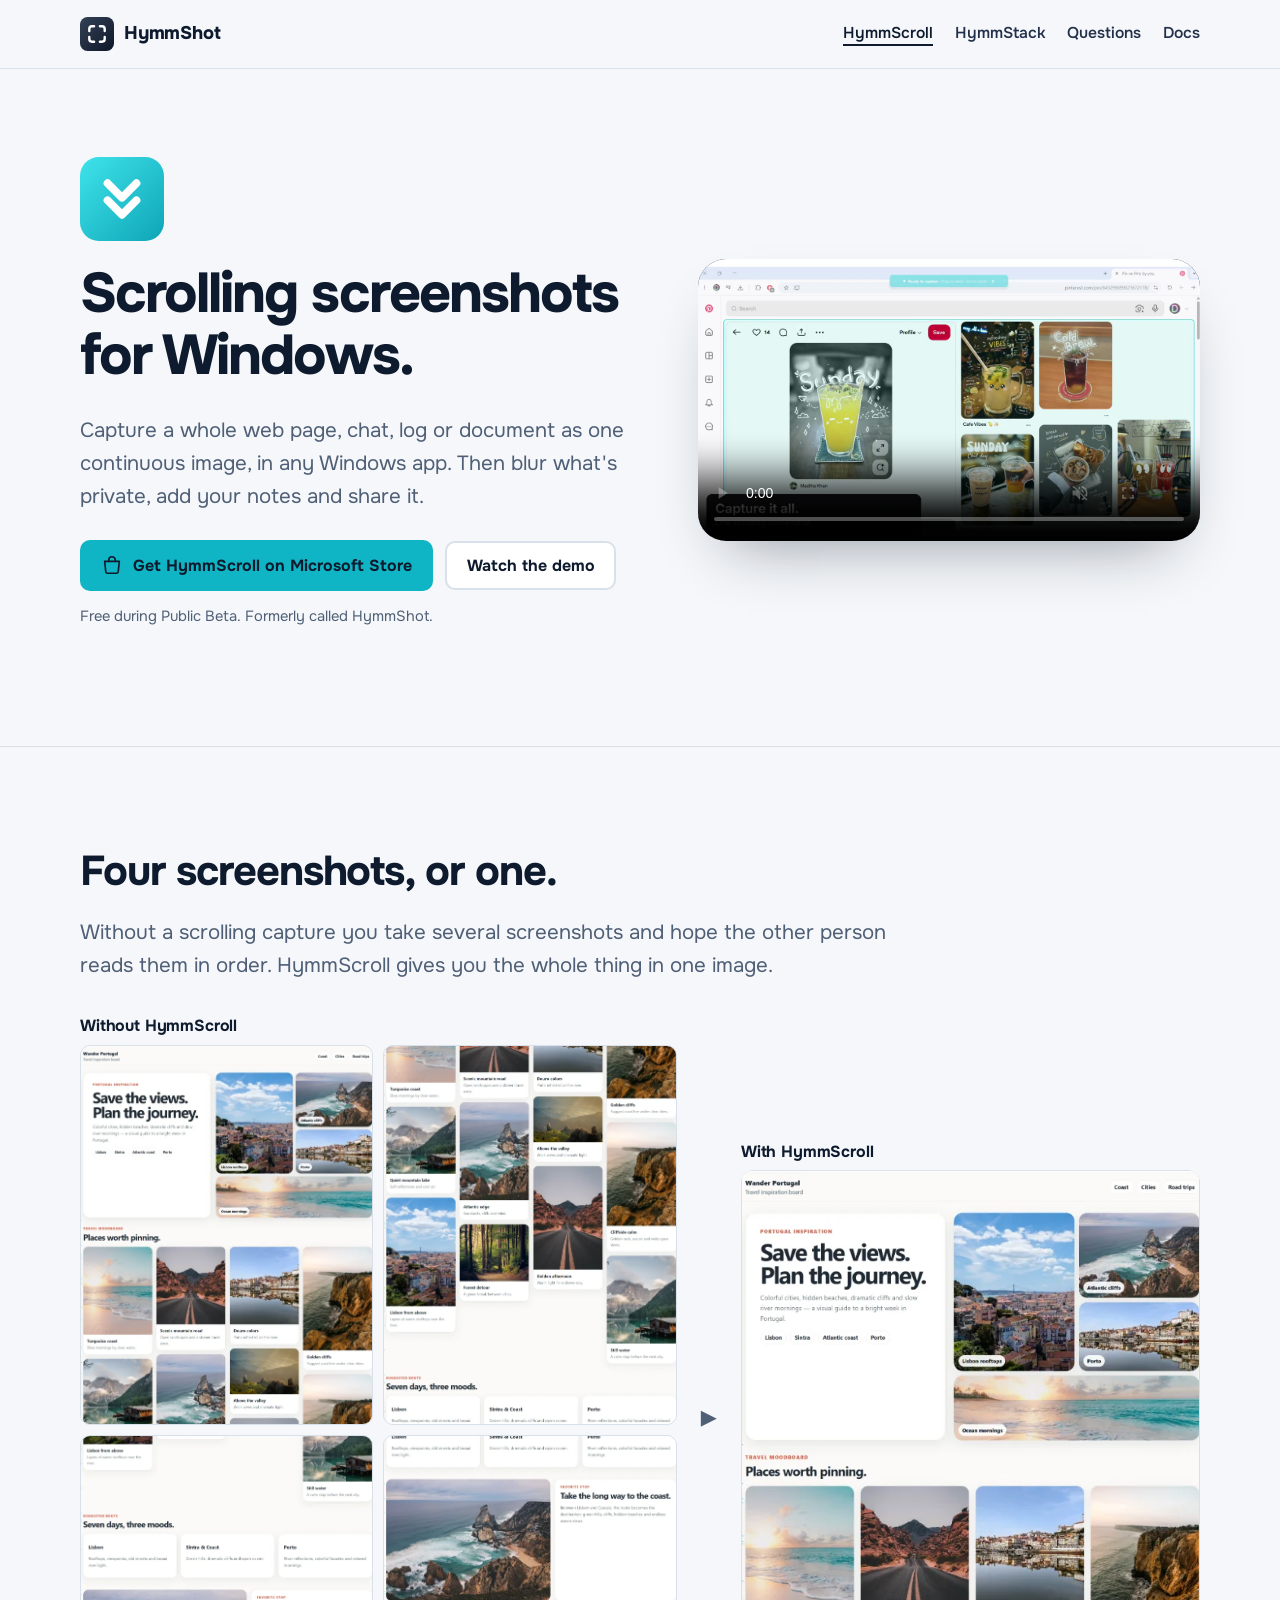
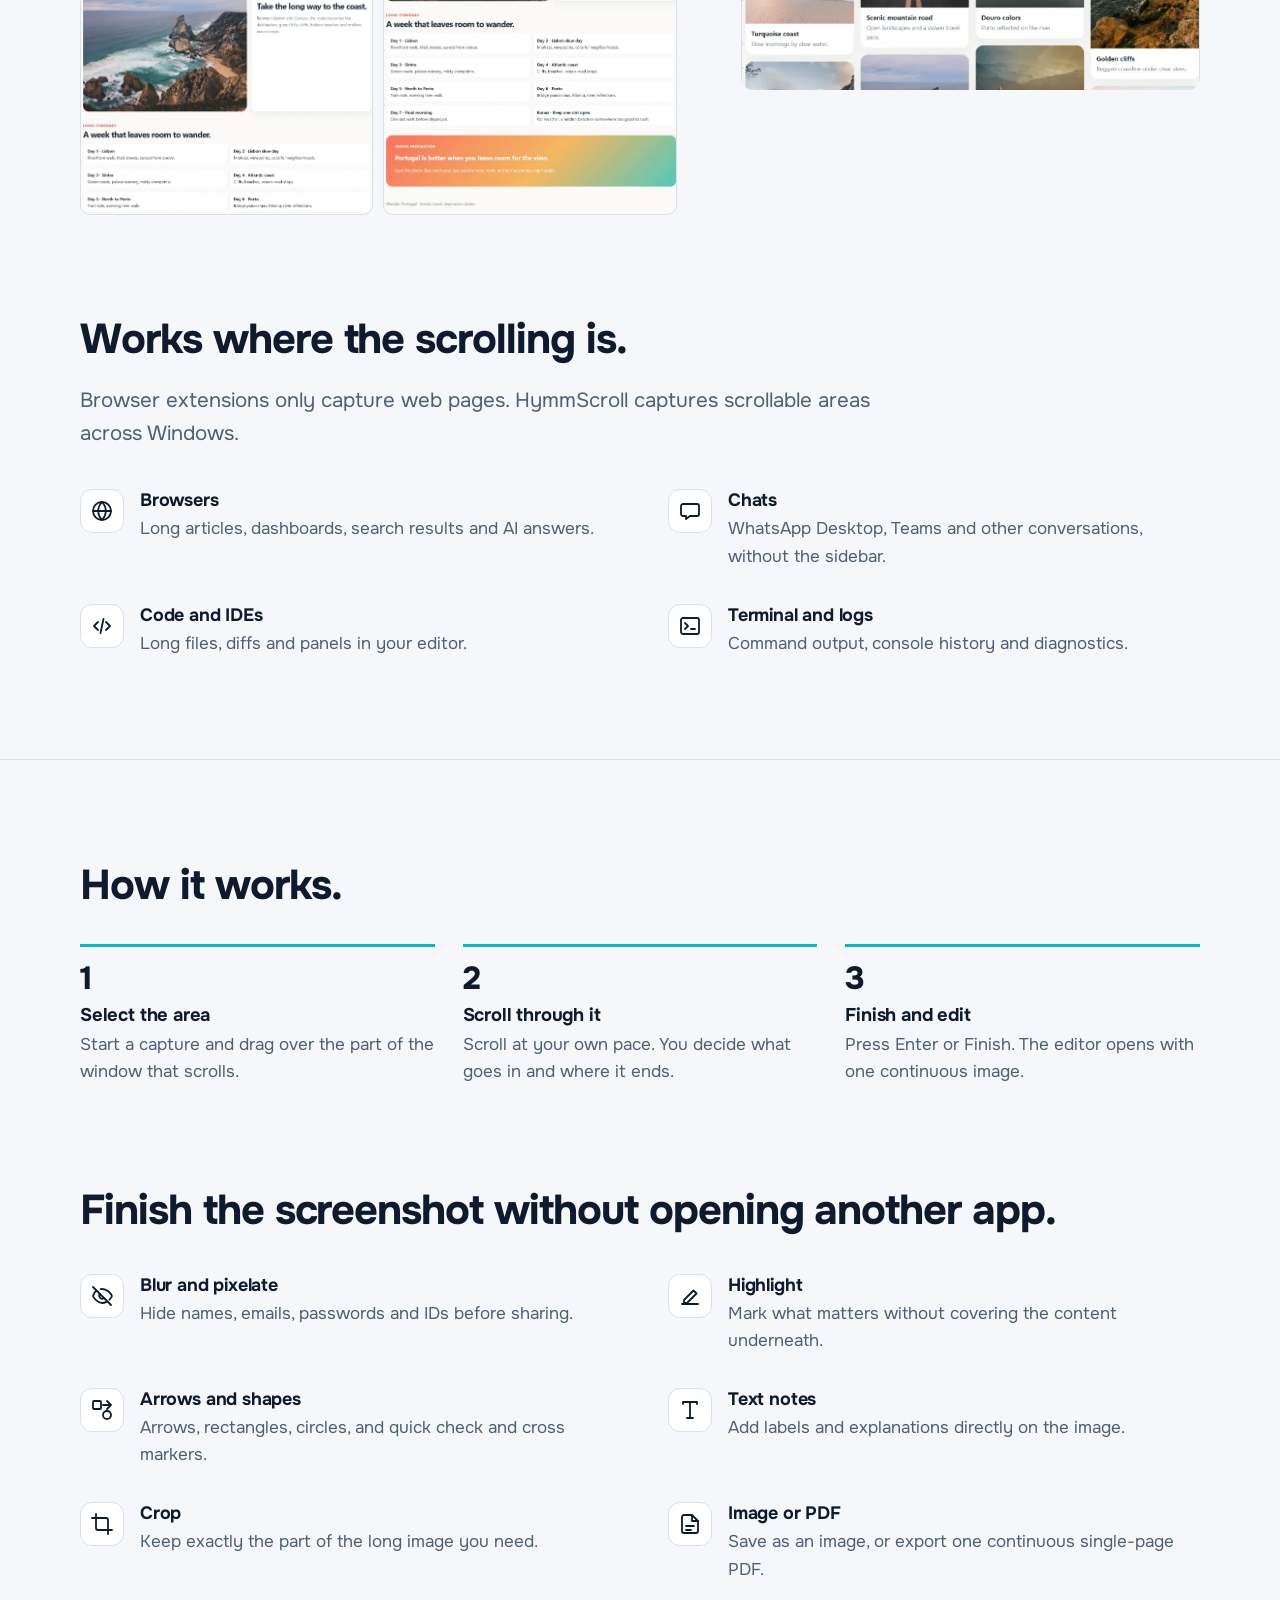
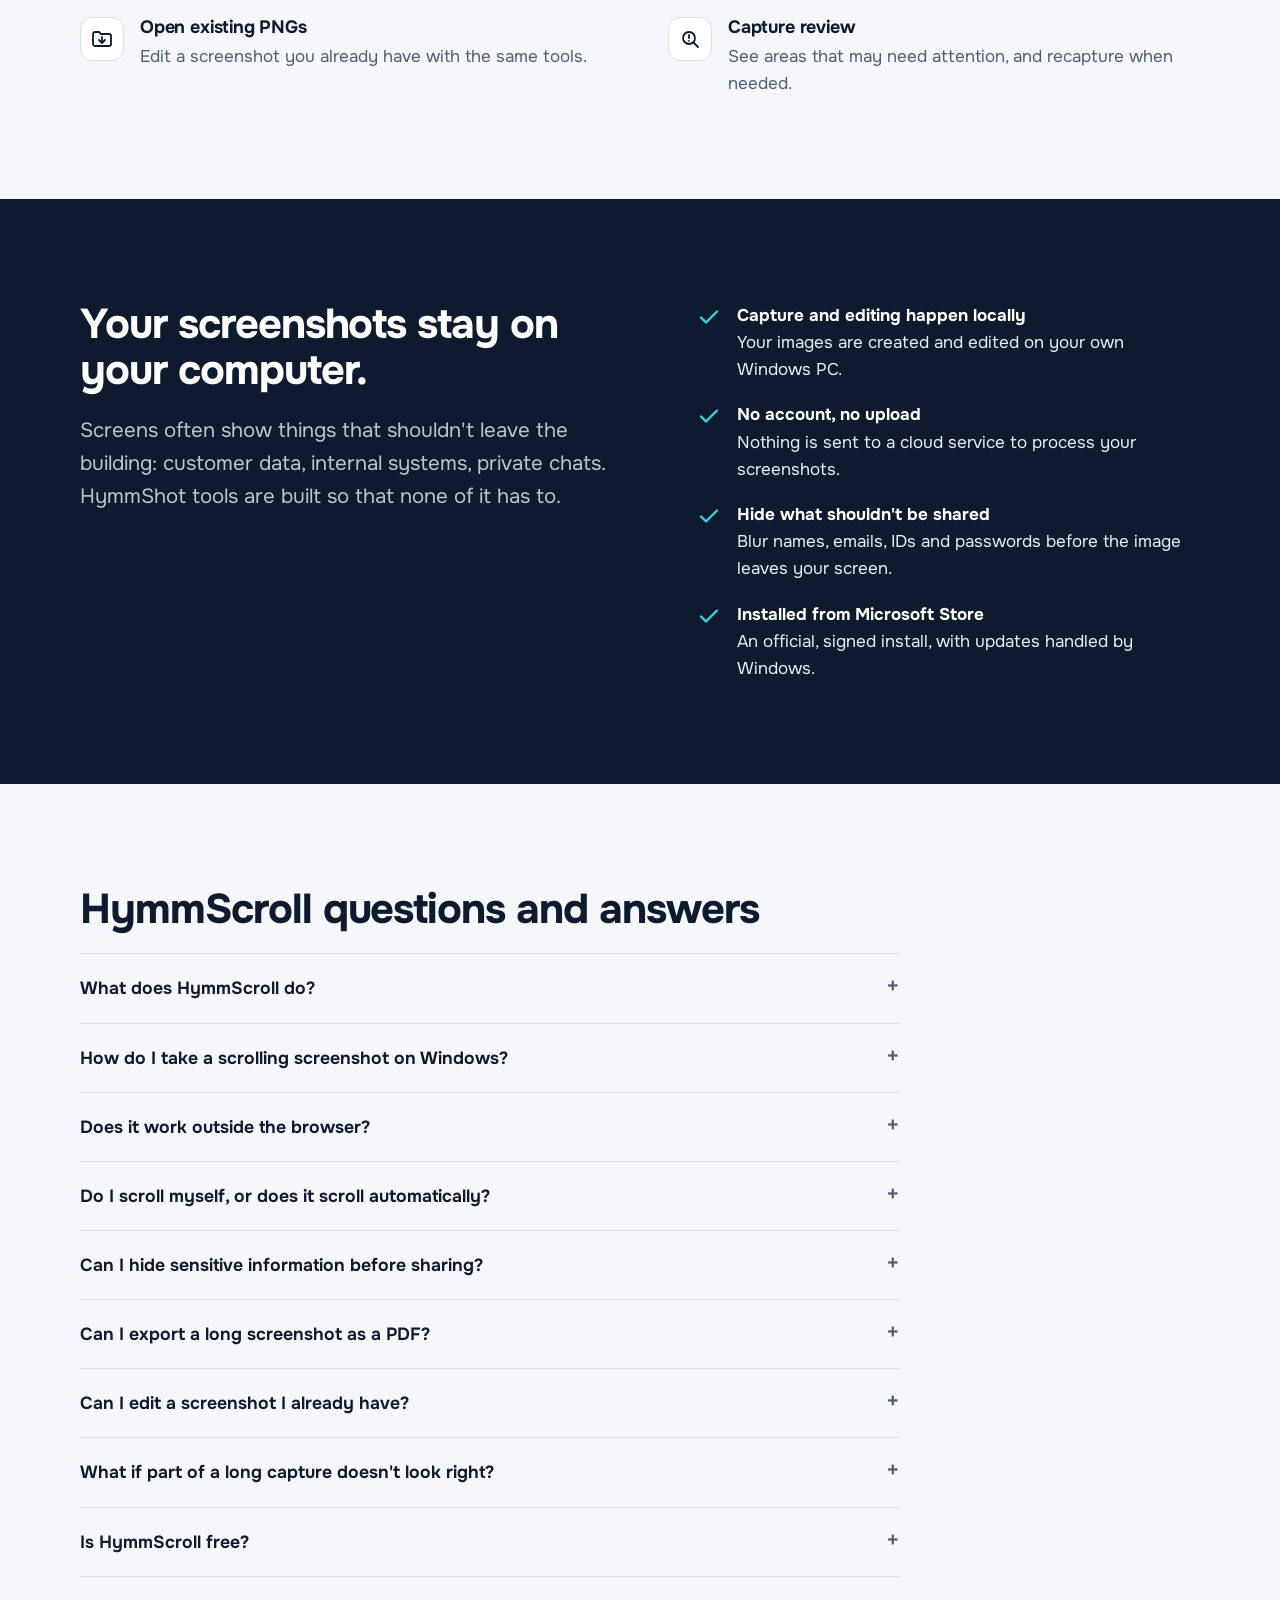
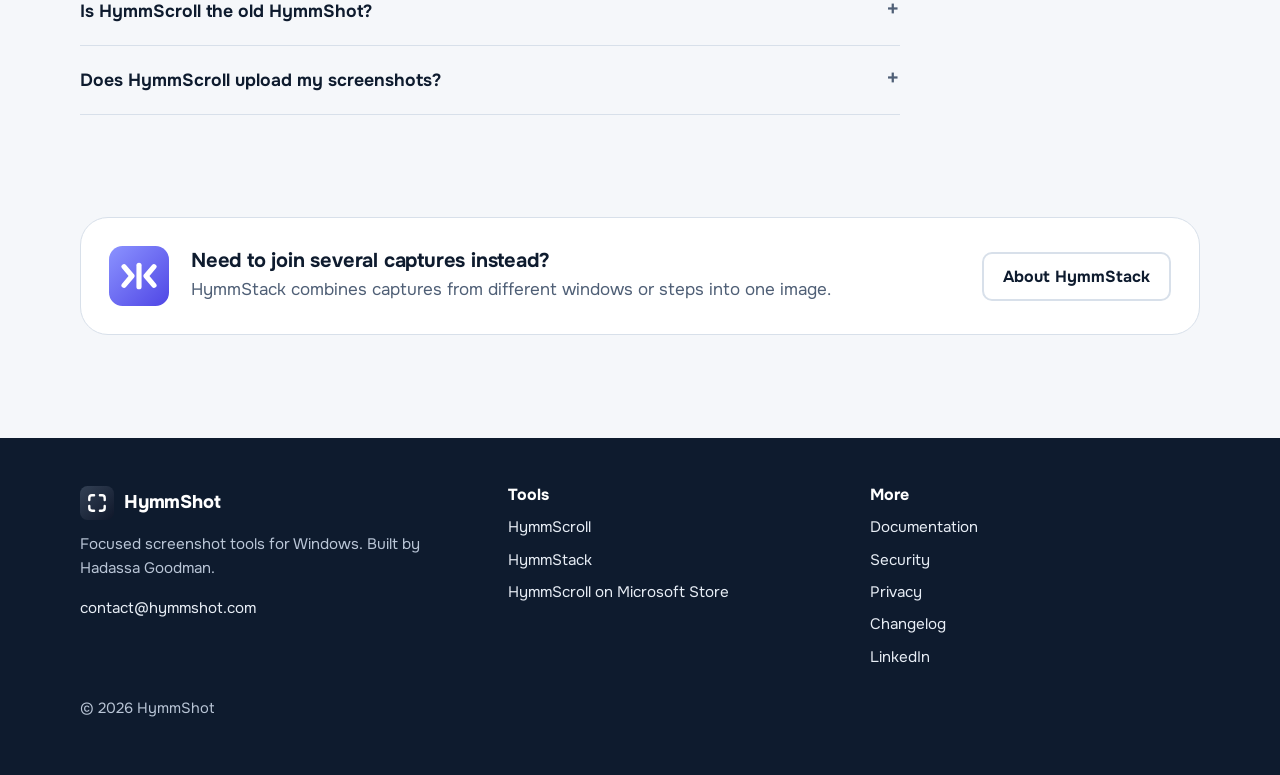
==== hymmscroll/index.html @ 2575e3db "Add files via upload" ====
<!doctype html>
<html lang="en">
<head>
<meta charset="utf-8">
<meta name="viewport" content="width=device-width, initial-scale=1">
<title>HymmScroll: scrolling screenshots for Windows | Capture a whole page as one image</title>
<meta name="description" content="Take scrolling screenshots on Windows in any app: web pages, chats, code, logs and documents. Blur private details, add notes and export as one image or PDF. Works offline.">
<meta name="robots" content="index, follow, max-image-preview:large">
<meta name="theme-color" content="#0e1b2e">
<link rel="canonical" href="https://hymmshot.com/hymmscroll/">
<meta property="og:type" content="website">
<meta property="og:site_name" content="HymmShot">
<meta property="og:url" content="https://hymmshot.com/hymmscroll/">
<meta property="og:title" content="HymmScroll: scrolling screenshots for Windows | Capture a whole page as one image">
<meta property="og:description" content="Take scrolling screenshots on Windows in any app: web pages, chats, code, logs and documents. Blur private details, add notes and export as one image or PDF. Works offline.">
<meta property="og:image" content="https://hymmshot.com/assets/og-hymmscroll.png">
<meta property="og:image:width" content="1200">
<meta property="og:image:height" content="630">
<meta name="twitter:card" content="summary_large_image">
<meta name="twitter:title" content="HymmScroll: scrolling screenshots for Windows | Capture a whole page as one image">
<meta name="twitter:description" content="Take scrolling screenshots on Windows in any app: web pages, chats, code, logs and documents. Blur private details, add notes and export as one image or PDF. Works offline.">
<meta name="twitter:image" content="https://hymmshot.com/assets/og-hymmscroll.png">
<link rel="icon" href="../assets/favicon-scroll.png" type="image/png">
<link rel="manifest" href="../manifest.webmanifest">
<link rel="preconnect" href="https://fonts.googleapis.com">
<link rel="preconnect" href="https://fonts.gstatic.com" crossorigin>
<link href="https://fonts.googleapis.com/css2?family=Onest:wght@400;500;600;700;800&display=swap" rel="stylesheet">
<link rel="stylesheet" href="../assets/site.css">
<script defer src="../assets/analytics.js"></script>
<script type="application/ld+json">
{
 "@context": "https://schema.org",
 "@type": "SoftwareApplication",
 "name": "HymmScroll",
 "alternateName": "HymmShot",
 "operatingSystem": "Windows",
 "applicationCategory": "UtilitiesApplication",
 "description": "Scrolling screenshot tool for Windows with a built-in editor for blur, highlights, annotations and PDF export.",
 "url": "https://hymmshot.com/hymmscroll/",
 "downloadUrl": "https://apps.microsoft.com/detail/9n6580jqmpw8",
 "offers": {
  "@type": "Offer",
  "price": "0",
  "priceCurrency": "USD"
 },
 "publisher": {
  "@type": "Organization",
  "name": "HymmShot"
 }
}
</script>
<script type="application/ld+json">
{
 "@context": "https://schema.org",
 "@type": "FAQPage",
 "mainEntity": [
  {
   "@type": "Question",
   "name": "What does HymmScroll do?",
   "acceptedAnswer": {
    "@type": "Answer",
    "text": "HymmScroll captures content that is longer than your screen as one continuous screenshot. You select an area, scroll through it, and HymmScroll joins everything into a single image that you can edit, protect and export."
   }
  },
  {
   "@type": "Question",
   "name": "How do I take a scrolling screenshot on Windows?",
   "acceptedAnswer": {
    "@type": "Answer",
    "text": "Windows' built-in Snipping Tool only captures what's visible on screen. With HymmScroll: start a capture, drag to select the scrollable area, scroll through the content at your own pace, and press Enter or Finish. You get one long image."
   }
  },
  {
   "@type": "Question",
   "name": "Does it work outside the browser?",
   "acceptedAnswer": {
    "@type": "Answer",
    "text": "Yes. HymmScroll works like a regular screenshot: if you can see it on screen, you can capture it. That includes websites, chat apps like WhatsApp Desktop and Teams, IDEs, Terminal and CMD, logs, documents and any other Windows app."
   }
  },
  {
   "@type": "Question",
   "name": "Do I scroll myself, or does it scroll automatically?",
   "acceptedAnswer": {
    "@type": "Answer",
    "text": "You scroll yourself. That keeps you in control: you decide exactly what goes into the capture and where it ends, and it works even in apps where automatic scrolling tends to fail."
   }
  },
  {
   "@type": "Question",
   "name": "Can I hide sensitive information before sharing?",
   "acceptedAnswer": {
    "@type": "Answer",
    "text": "Yes. Use pixelation or blur on names, email addresses, passwords, IDs and any other private details before you save or share the image."
   }
  },
  {
   "@type": "Question",
   "name": "Can I export a long screenshot as a PDF?",
   "acceptedAnswer": {
    "@type": "Answer",
    "text": "Yes. HymmScroll can export the result as one continuous, single-page PDF, or save it as an image."
   }
  },
  {
   "@type": "Question",
   "name": "Can I edit a screenshot I already have?",
   "acceptedAnswer": {
    "@type": "Answer",
    "text": "Yes. Open an existing PNG in HymmScroll and use the same editor: crop, blur, highlight, draw, add arrows, shapes and text, then export."
   }
  },
  {
   "@type": "Question",
   "name": "What if part of a long capture doesn't look right?",
   "acceptedAnswer": {
    "@type": "Answer",
    "text": "HymmScroll can point out areas that may need attention. Move between them with Previous and Next, hide the markers when you're done, or choose Recapture."
   }
  },
  {
   "@type": "Question",
   "name": "Is HymmScroll free?",
   "acceptedAnswer": {
    "@type": "Answer",
    "text": "Yes, HymmScroll is free during its Public Beta. Any future pricing change will be announced clearly in advance."
   }
  },
  {
   "@type": "Question",
   "name": "Is HymmScroll the old HymmShot?",
   "acceptedAnswer": {
    "@type": "Answer",
    "text": "Yes. It's the same app, renamed when HymmShot became the name of the whole family of tools."
   }
  },
  {
   "@type": "Question",
   "name": "Does HymmScroll upload my screenshots?",
   "acceptedAnswer": {
    "@type": "Answer",
    "text": "No. Capturing and editing happen locally on your Windows PC."
   }
  }
 ]
}
</script>
</head>
<body>
<a class="skip" href="#main">Skip to content</a>
<header class="site-head"><div class="wrap">
<a class="brand" href="../index.html"><svg viewBox="0 0 512 512" aria-hidden="true"><defs><linearGradient id="gsh" x1="0" y1="0" x2="1" y2="1"><stop offset="0" stop-color="#334155"/><stop offset="1" stop-color="#0F172A"/></linearGradient></defs><rect width="512" height="512" rx="115" fill="url(#gsh)"/><g fill="none" stroke="#fff" stroke-width="36" stroke-linecap="round" stroke-linejoin="round"><path d="M140 212v-32a40 40 0 0 1 40-40h32"/><path d="M300 140h32a40 40 0 0 1 40 40v32"/><path d="M372 300v32a40 40 0 0 1-40 40h-32"/><path d="M212 372h-32a40 40 0 0 1-40-40v-32"/></g></svg><span>HymmShot</span></a>
<nav class="nav" aria-label="Main"><a href="../hymmscroll/index.html" aria-current="page">HymmScroll</a><a href="../hymmstack/index.html">HymmStack</a><a href="#faq">Questions</a><a href="../docs.html">Docs</a></nav>
</div></header>
<main id="main">
<section class="hero"><div class="wrap hero-grid">
<div><div style="width:84px;height:84px;margin-bottom:22px"><svg viewBox="0 0 512 512" aria-hidden="true"><defs><linearGradient id="gchero" x1="0" y1="0" x2="1" y2="1"><stop offset="0" stop-color="#3FE3EA"/><stop offset="1" stop-color="#0EA5B7"/></linearGradient></defs><rect width="512" height="512" rx="115" fill="url(#gchero)"/><g fill="none" stroke="#fff" stroke-width="48" stroke-linecap="round" stroke-linejoin="round"><path d="M168 160L256 248L344 160"/><path d="M168 264L256 352L344 264"/></g></svg></div>
<h1>Scrolling screenshots for Windows.</h1>
<p class="lede">Capture a whole web page, chat, log or document as one continuous image, in any Windows app. Then blur what's private, add your notes and share it.</p>
<div class="actions"><a class="btn btn-scroll" data-download-cta="scroll-hero" href="https://apps.microsoft.com/detail/9n6580jqmpw8" target="_blank" rel="noopener"><svg viewBox="0 0 24 24" fill="none" stroke="currentColor" stroke-width="1.8" stroke-linecap="round" stroke-linejoin="round" aria-hidden="true"><path d="M4 8h16l-1.2 11.2a2 2 0 0 1-2 1.8H7.2a2 2 0 0 1-2-1.8z"/><path d="M8.5 8V6.5a3.5 3.5 0 0 1 7 0V8"/></svg>Get HymmScroll on Microsoft Store</a><a class="btn btn-ghost" href="#demo">Watch the demo</a></div>
<p class="small muted" style="margin-top:14px">Free during Public Beta. Formerly called HymmShot.</p></div>
<div class="media" id="demo"><video controls muted loop playsinline preload="metadata" poster="../assets/demo-poster.jpg" aria-label="HymmScroll capturing a long Windows window and editing the result"><source src="../PanoramiX.mp4" type="video/mp4"></video></div>
</div></section>
<hr class="divider">
<section><div class="wrap">
<h2>Four screenshots, or one.</h2>
<p class="lede">Without a scrolling capture you take several screenshots and hope the other person reads them in order. HymmScroll gives you the whole thing in one image.</p>
<div class="compare">
<div><h3>Without HymmScroll</h3><div class="shots"><img src="../assets/before-after/travel-before-1.webp" alt="First partial screenshot of a long page" loading="lazy"><img src="../assets/before-after/travel-before-2.webp" alt="Second partial screenshot" loading="lazy"><img src="../assets/before-after/travel-before-3.webp" alt="Third partial screenshot" loading="lazy"><img src="../assets/before-after/travel-before-4.webp" alt="Fourth partial screenshot" loading="lazy"></div></div>
<div class="arrow" aria-hidden="true">▸</div>
<div><h3>With HymmScroll</h3><div class="long"><img src="../assets/before-after/travel-after.webp" alt="The same page captured as one continuous image" loading="lazy"></div></div>
</div></div></section>
<section style="padding-top:0"><div class="wrap">
<h2>Works where the scrolling is.</h2>
<p class="lede">Browser extensions only capture web pages. HymmScroll captures scrollable areas across Windows.</p>
<div class="features">
<div class="feature"><div class="fi"><svg viewBox="0 0 24 24" fill="none" stroke="currentColor" stroke-width="1.8" stroke-linecap="round" stroke-linejoin="round" aria-hidden="true"><circle cx="12" cy="12" r="9"/><path d="M3 12h18M12 3c2.5 2.7 3.8 5.7 3.8 9s-1.3 6.3-3.8 9c-2.5-2.7-3.8-5.7-3.8-9S9.5 5.7 12 3z"/></svg></div><div><h3>Browsers</h3><p>Long articles, dashboards, search results and AI answers.</p></div></div>
<div class="feature"><div class="fi"><svg viewBox="0 0 24 24" fill="none" stroke="currentColor" stroke-width="1.8" stroke-linecap="round" stroke-linejoin="round" aria-hidden="true"><path d="M5 5h14a2 2 0 0 1 2 2v8a2 2 0 0 1-2 2h-7l-4 3v-3H5a2 2 0 0 1-2-2V7a2 2 0 0 1 2-2z"/></svg></div><div><h3>Chats</h3><p>WhatsApp Desktop, Teams and other conversations, without the sidebar.</p></div></div>
<div class="feature"><div class="fi"><svg viewBox="0 0 24 24" fill="none" stroke="currentColor" stroke-width="1.8" stroke-linecap="round" stroke-linejoin="round" aria-hidden="true"><path d="M8 8l-4 4 4 4M16 8l4 4-4 4M13.5 5l-3 14"/></svg></div><div><h3>Code and IDEs</h3><p>Long files, diffs and panels in your editor.</p></div></div>
<div class="feature"><div class="fi"><svg viewBox="0 0 24 24" fill="none" stroke="currentColor" stroke-width="1.8" stroke-linecap="round" stroke-linejoin="round" aria-hidden="true"><rect x="3" y="4" width="18" height="16" rx="2"/><path d="M7 9l3 3-3 3M13 15h4"/></svg></div><div><h3>Terminal and logs</h3><p>Command output, console history and diagnostics.</p></div></div>
</div></div></section>
<hr class="divider">
<section><div class="wrap">
<h2>How it works.</h2>
<ol class="steps scroll">
<li><h3>Select the area</h3><p>Start a capture and drag over the part of the window that scrolls.</p></li>
<li><h3>Scroll through it</h3><p>Scroll at your own pace. You decide what goes in and where it ends.</p></li>
<li><h3>Finish and edit</h3><p>Press Enter or Finish. The editor opens with one continuous image.</p></li>
</ol></div></section>
<section style="padding-top:0"><div class="wrap">
<h2>Finish the screenshot without opening another app.</h2>
<div class="features">
<div class="feature"><div class="fi"><svg viewBox="0 0 24 24" fill="none" stroke="currentColor" stroke-width="1.8" stroke-linecap="round" stroke-linejoin="round" aria-hidden="true"><path d="M3 3l18 18M10.6 5.1A10 10 0 0 1 12 5c5 0 9 4.5 10 7-.4 1-1.3 2.4-2.6 3.7M6.6 6.6C4.6 8 3.4 10 3 12c1 2.5 5 7 9 7 1.6 0 3.1-.4 4.4-1.1"/><path d="M9.9 9.9a3 3 0 0 0 4.2 4.2"/></svg></div><div><h3>Blur and pixelate</h3><p>Hide names, emails, passwords and IDs before sharing.</p></div></div>
<div class="feature"><div class="fi"><svg viewBox="0 0 24 24" fill="none" stroke="currentColor" stroke-width="1.8" stroke-linecap="round" stroke-linejoin="round" aria-hidden="true"><path d="M4 20h16M6 16l9.5-9.5 3 3L9 19H6z"/></svg></div><div><h3>Highlight</h3><p>Mark what matters without covering the content underneath.</p></div></div>
<div class="feature"><div class="fi"><svg viewBox="0 0 24 24" fill="none" stroke="currentColor" stroke-width="1.8" stroke-linecap="round" stroke-linejoin="round" aria-hidden="true"><rect x="3" y="3" width="8" height="8" rx="1"/><circle cx="17" cy="17" r="4"/><path d="M13 7h8M17 3l4 4-4 4"/></svg></div><div><h3>Arrows and shapes</h3><p>Arrows, rectangles, circles, and quick check and cross markers.</p></div></div>
<div class="feature"><div class="fi"><svg viewBox="0 0 24 24" fill="none" stroke="currentColor" stroke-width="1.8" stroke-linecap="round" stroke-linejoin="round" aria-hidden="true"><path d="M5 6V4h14v2M12 4v16M9 20h6"/></svg></div><div><h3>Text notes</h3><p>Add labels and explanations directly on the image.</p></div></div>
<div class="feature"><div class="fi"><svg viewBox="0 0 24 24" fill="none" stroke="currentColor" stroke-width="1.8" stroke-linecap="round" stroke-linejoin="round" aria-hidden="true"><path d="M6 2v14a2 2 0 0 0 2 2h14M2 6h14a2 2 0 0 1 2 2v14"/></svg></div><div><h3>Crop</h3><p>Keep exactly the part of the long image you need.</p></div></div>
<div class="feature"><div class="fi"><svg viewBox="0 0 24 24" fill="none" stroke="currentColor" stroke-width="1.8" stroke-linecap="round" stroke-linejoin="round" aria-hidden="true"><path d="M14 3H6a2 2 0 0 0-2 2v14a2 2 0 0 0 2 2h12a2 2 0 0 0 2-2V9z"/><path d="M14 3v6h6M8 14h8M8 18h5"/></svg></div><div><h3>Image or PDF</h3><p>Save as an image, or export one continuous single-page PDF.</p></div></div>
<div class="feature"><div class="fi"><svg viewBox="0 0 24 24" fill="none" stroke="currentColor" stroke-width="1.8" stroke-linecap="round" stroke-linejoin="round" aria-hidden="true"><path d="M3 7a2 2 0 0 1 2-2h4l2 2h8a2 2 0 0 1 2 2v8a2 2 0 0 1-2 2H5a2 2 0 0 1-2-2z"/><path d="M12 10v6M9 13l3 3 3-3"/></svg></div><div><h3>Open existing PNGs</h3><p>Edit a screenshot you already have with the same tools.</p></div></div>
<div class="feature"><div class="fi"><svg viewBox="0 0 24 24" fill="none" stroke="currentColor" stroke-width="1.8" stroke-linecap="round" stroke-linejoin="round" aria-hidden="true"><circle cx="11" cy="11" r="6"/><path d="M20 20l-4.5-4.5M11 8v3M11 14h.01"/></svg></div><div><h3>Capture review</h3><p>See areas that may need attention, and recapture when needed.</p></div></div>
</div></div></section>
<section class="band"><div class="wrap band-grid">
<div><h2>Your screenshots stay on your computer.</h2><p class="lede">Screens often show things that shouldn't leave the building: customer data, internal systems, private chats. HymmShot tools are built so that none of it has to.</p></div>
<ul class="checks">
<li><svg viewBox="0 0 24 24" fill="none" stroke="#34d3df" stroke-width="2.4" stroke-linecap="round" stroke-linejoin="round" aria-hidden="true"><path d="M4 12.5l5 5L20 6.5"/></svg><div><strong>Capture and editing happen locally</strong>Your images are created and edited on your own Windows PC.</div></li>
<li><svg viewBox="0 0 24 24" fill="none" stroke="#34d3df" stroke-width="2.4" stroke-linecap="round" stroke-linejoin="round" aria-hidden="true"><path d="M4 12.5l5 5L20 6.5"/></svg><div><strong>No account, no upload</strong>Nothing is sent to a cloud service to process your screenshots.</div></li>
<li><svg viewBox="0 0 24 24" fill="none" stroke="#34d3df" stroke-width="2.4" stroke-linecap="round" stroke-linejoin="round" aria-hidden="true"><path d="M4 12.5l5 5L20 6.5"/></svg><div><strong>Hide what shouldn't be shared</strong>Blur names, emails, IDs and passwords before the image leaves your screen.</div></li>
<li><svg viewBox="0 0 24 24" fill="none" stroke="#34d3df" stroke-width="2.4" stroke-linecap="round" stroke-linejoin="round" aria-hidden="true"><path d="M4 12.5l5 5L20 6.5"/></svg><div><strong>Installed from Microsoft Store</strong>An official, signed install, with updates handled by Windows.</div></li>
</ul></div></section>
<section id="faq"><div class="wrap"><h2>HymmScroll questions and answers</h2><div class="faq"><details><summary>What does HymmScroll do?</summary><div class="answer"><p>HymmScroll captures content that is longer than your screen as one continuous screenshot. You select an area, scroll through it, and HymmScroll joins everything into a single image that you can edit, protect and export.</p></div></details><details><summary>How do I take a scrolling screenshot on Windows?</summary><div class="answer"><p>Windows' built-in Snipping Tool only captures what's visible on screen. With HymmScroll: start a capture, drag to select the scrollable area, scroll through the content at your own pace, and press Enter or Finish. You get one long image.</p></div></details><details><summary>Does it work outside the browser?</summary><div class="answer"><p>Yes. HymmScroll works like a regular screenshot: if you can see it on screen, you can capture it. That includes websites, chat apps like WhatsApp Desktop and Teams, IDEs, Terminal and CMD, logs, documents and any other Windows app.</p></div></details><details><summary>Do I scroll myself, or does it scroll automatically?</summary><div class="answer"><p>You scroll yourself. That keeps you in control: you decide exactly what goes into the capture and where it ends, and it works even in apps where automatic scrolling tends to fail.</p></div></details><details><summary>Can I hide sensitive information before sharing?</summary><div class="answer"><p>Yes. Use pixelation or blur on names, email addresses, passwords, IDs and any other private details before you save or share the image.</p></div></details><details><summary>Can I export a long screenshot as a PDF?</summary><div class="answer"><p>Yes. HymmScroll can export the result as one continuous, single-page PDF, or save it as an image.</p></div></details><details><summary>Can I edit a screenshot I already have?</summary><div class="answer"><p>Yes. Open an existing PNG in HymmScroll and use the same editor: crop, blur, highlight, draw, add arrows, shapes and text, then export.</p></div></details><details><summary>What if part of a long capture doesn&#x27;t look right?</summary><div class="answer"><p>HymmScroll can point out areas that may need attention. Move between them with Previous and Next, hide the markers when you're done, or choose Recapture.</p></div></details><details><summary>Is HymmScroll free?</summary><div class="answer"><p>Yes, HymmScroll is free during its Public Beta. Any future pricing change will be announced clearly in advance.</p></div></details><details><summary>Is HymmScroll the old HymmShot?</summary><div class="answer"><p>Yes. It's the same app, renamed when HymmShot became the name of the whole family of tools.</p></div></details><details><summary>Does HymmScroll upload my screenshots?</summary><div class="answer"><p>No. Capturing and editing happen locally on your Windows PC.</p></div></details></div></div></section>
<section style="padding-top:0"><div class="wrap"><div class="cross"><svg viewBox="0 0 512 512" aria-hidden="true"><defs><linearGradient id="gkx" x1="0" y1="0" x2="1" y2="1"><stop offset="0" stop-color="#8B93FF"/><stop offset="1" stop-color="#4F46E5"/></linearGradient></defs><rect width="512" height="512" rx="115" fill="url(#gkx)"/><g fill="none" stroke="#fff" stroke-width="44" stroke-linecap="round" stroke-linejoin="round"><path d="M128 176L196 256L128 336"/><path d="M384 176L316 256L384 336"/><path d="M256 164V348"/></g></svg><div><h3>Need to join several captures instead?</h3><p>HymmStack combines captures from different windows or steps into one image.</p></div><a class="btn btn-ghost" href="../hymmstack/index.html">About HymmStack</a></div></div></section>
</main>
<footer class="site-foot"><div class="wrap">
<div><a class="brand" href="../index.html"><svg viewBox="0 0 512 512" aria-hidden="true"><defs><linearGradient id="gsf" x1="0" y1="0" x2="1" y2="1"><stop offset="0" stop-color="#334155"/><stop offset="1" stop-color="#0F172A"/></linearGradient></defs><rect width="512" height="512" rx="115" fill="url(#gsf)"/><g fill="none" stroke="#fff" stroke-width="36" stroke-linecap="round" stroke-linejoin="round"><path d="M140 212v-32a40 40 0 0 1 40-40h32"/><path d="M300 140h32a40 40 0 0 1 40 40v32"/><path d="M372 300v32a40 40 0 0 1-40 40h-32"/><path d="M212 372h-32a40 40 0 0 1-40-40v-32"/></g></svg><span>HymmShot</span></a><p>Focused screenshot tools for Windows. Built by Hadassa Goodman.</p><p><a href="mailto:contact@hymmshot.com">contact@hymmshot.com</a></p></div>
<div><h2>Tools</h2><ul><li><a href="../hymmscroll/index.html">HymmScroll</a></li><li><a href="../hymmstack/index.html">HymmStack</a></li><li><a href="https://apps.microsoft.com/detail/9n6580jqmpw8" target="_blank" rel="noopener">HymmScroll on Microsoft Store</a></li></ul></div>
<div><h2>More</h2><ul><li><a href="../docs.html">Documentation</a></li><li><a href="../security.html">Security</a></li><li><a href="../privacy.html">Privacy</a></li><li><a href="../changelog.html">Changelog</a></li><li><a href="https://www.linkedin.com/company/hymmshot" target="_blank" rel="noopener">LinkedIn</a></li></ul></div>
</div><div class="wrap"><p class="small" style="margin-top:28px">© 2026 HymmShot</p></div></footer>
</body>
</html>
---- assets/site.css ----
:root{
  --ink:#0e1b2e;
  --ink-2:#223149;
  --muted:#4f5f76;
  --paper:#f5f7fa;
  --white:#ffffff;
  --line:#d8e0ea;
  --scroll:#0fb5c4;
  --scroll-deep:#08727c;
  --scroll-tint:#e3f7f9;
  --stack:#4f46e5;
  --stack-deep:#3a32c4;
  --stack-tint:#ecebfd;
  --radius-lg:28px;
  --radius:16px;
  --radius-sm:10px;
  --wrap:1120px;
  --font:"Onest","Segoe UI",system-ui,-apple-system,sans-serif;
}
*{box-sizing:border-box}
html{scroll-behavior:smooth;-webkit-text-size-adjust:100%}
@media (prefers-reduced-motion:reduce){html{scroll-behavior:auto}}
body{margin:0;font-family:var(--font);font-size:1.0625rem;line-height:1.6;color:var(--ink);background:var(--paper)}
img,video,svg{max-width:100%;display:block}
a{color:var(--scroll-deep)}
a:hover{color:var(--ink)}
:focus-visible{outline:3px solid var(--stack);outline-offset:3px;border-radius:6px}
.wrap{width:min(var(--wrap),calc(100% - 40px));margin-inline:auto}
.skip{position:absolute;left:-999px;top:8px;background:var(--white);padding:8px 14px;border-radius:8px;z-index:10}
.skip:focus{left:12px}
h1,h2,h3{line-height:1.1;letter-spacing:-.025em;margin:0 0 .5em}
h1{font-size:clamp(2.3rem,4.4vw,3.5rem);font-weight:750;letter-spacing:-.035em}
h2{font-size:clamp(1.75rem,3.4vw,2.6rem);font-weight:720}
h3{font-size:1.25rem;font-weight:680;letter-spacing:-.01em}
p{margin:0 0 1em}
.lede{font-size:clamp(1.1rem,1.6vw,1.3rem);color:var(--muted);max-width:40em}
.muted{color:var(--muted)}
.small{font-size:.92rem}

/* header */
.site-head{position:sticky;top:0;z-index:5;background:rgba(245,247,250,.92);backdrop-filter:saturate(1.4) blur(10px);border-bottom:1px solid var(--line)}
.site-head .wrap{display:flex;align-items:center;gap:28px;min-height:68px}
.brand{display:flex;align-items:center;gap:10px;font-weight:750;font-size:1.15rem;color:var(--ink);text-decoration:none;letter-spacing:-.01em}
.brand svg{width:34px;height:34px}
.nav{display:flex;gap:22px;margin-left:auto;flex-wrap:wrap}
.nav a{color:var(--ink-2);text-decoration:none;font-weight:560;font-size:.98rem}
.nav a:hover,.nav a[aria-current="page"]{color:var(--ink);text-decoration:underline;text-underline-offset:6px;text-decoration-thickness:2px}
@media (max-width:640px){.site-head .wrap{flex-wrap:wrap;gap:6px 18px;padding:10px 0}.nav{margin-left:0;gap:16px}}

/* buttons */
.btn{display:inline-flex;align-items:center;gap:10px;padding:.8em 1.2em;border-radius:var(--radius-sm);font-weight:680;text-decoration:none;font-size:1rem;line-height:1.2;border:2px solid transparent}
.btn svg{width:22px;height:22px;flex:none}
.btn-ink{background:var(--ink);color:#fff}
.btn-ink:hover{background:var(--ink-2);color:#fff}
.btn-scroll{background:var(--scroll);color:var(--ink)}
.btn-scroll:hover{background:#34c9d6;color:var(--ink)}
.btn-stack{background:var(--stack);color:#fff}
.btn-stack:hover{background:var(--stack-deep);color:#fff}
.btn-ghost{border-color:var(--line);color:var(--ink);background:var(--white)}
.btn-ghost:hover{border-color:var(--ink);color:var(--ink)}
.btn-soon{border-color:var(--stack);color:var(--stack-deep);background:var(--white);cursor:default}
.actions{display:flex;flex-wrap:wrap;gap:12px;align-items:center;margin-top:1.6em}

/* sections */
section{padding:clamp(56px,8vw,104px) 0}
.hero{padding-top:clamp(48px,7vw,88px)}
.hero-grid{display:grid;grid-template-columns:1.05fr .95fr;gap:clamp(32px,5vw,72px);align-items:center}
@media (max-width:880px){.hero-grid{grid-template-columns:1fr}}
.pill-note{display:inline-block;font-size:.9rem;font-weight:600;color:var(--ink-2);background:var(--white);border:1px solid var(--line);border-radius:999px;padding:.3em .9em;margin-bottom:1.2em}
.divider{border:0;border-top:1px solid var(--line);margin:0}

/* hero art frame: the family mark, capture corners */
.frame{position:relative;padding:clamp(26px,4vw,40px)}
.frame::before,.frame::after,.frame>.c1,.frame>.c2{content:"";position:absolute;width:44px;height:44px;border:5px solid var(--ink);border-radius:4px}
.frame::before{top:0;left:0;border-right:0;border-bottom:0;border-top-left-radius:18px}
.frame::after{bottom:0;right:0;border-left:0;border-top:0;border-bottom-right-radius:18px}
.frame>.c1{top:0;right:0;border-left:0;border-bottom:0;border-top-right-radius:18px}
.frame>.c2{bottom:0;left:0;border-right:0;border-top:0;border-bottom-left-radius:18px}

/* product pair */
.pair{display:grid;grid-template-columns:1fr 1fr;gap:24px}
@media (max-width:820px){.pair{grid-template-columns:1fr}}
.product{border-radius:var(--radius-lg);padding:clamp(28px,4vw,44px);display:flex;flex-direction:column;gap:14px}
.product.scroll{background:var(--scroll-tint)}
.product.stack{background:var(--stack-tint)}
.product .icon{width:72px;height:72px}
.product h3{font-size:1.7rem;margin:6px 0 0}
.product .tag{font-weight:650;margin:0}
.product.scroll .tag{color:var(--scroll-deep)}
.product.stack .tag{color:var(--stack-deep)}
.product ul{margin:4px 0 8px;padding-left:1.2em}
.product li+li{margin-top:.35em}
.product .actions{margin-top:auto;padding-top:8px}

/* feature list: two columns of icon + text, no cards */
.features{display:grid;grid-template-columns:repeat(2,minmax(0,1fr));gap:34px 56px;margin-top:40px}
@media (max-width:720px){.features{grid-template-columns:1fr}}
.feature{display:grid;grid-template-columns:44px 1fr;gap:16px;align-items:start}
.feature .fi{width:44px;height:44px;border-radius:12px;display:grid;place-items:center;background:var(--white);border:1px solid var(--line)}
.feature .fi svg{width:24px;height:24px}
.feature h3{margin:.1em 0 .25em;font-size:1.12rem}
.feature p{margin:0;color:var(--muted)}

/* privacy band */
.band{background:var(--ink);color:#e7edf5}
.band h2{color:#fff}
.band .lede{color:#b9c5d6}
.band-grid{display:grid;grid-template-columns:1.1fr 1fr;gap:clamp(32px,5vw,72px);align-items:start}
@media (max-width:820px){.band-grid{grid-template-columns:1fr}}
.checks{list-style:none;margin:0;padding:0;display:grid;gap:18px}
.checks li{display:grid;grid-template-columns:28px 1fr;gap:12px}
.checks svg{width:24px;height:24px;margin-top:3px}
.checks strong{color:#fff;display:block}

/* steps */
.steps{list-style:none;margin:36px 0 0;padding:0;display:grid;grid-template-columns:repeat(3,1fr);gap:28px;counter-reset:s}
@media (max-width:760px){.steps{grid-template-columns:1fr}}
.steps li{counter-increment:s;border-top:3px solid var(--ink);padding-top:16px}
.steps li::before{content:counter(s);font-weight:750;font-size:2rem;line-height:1;display:block;margin-bottom:10px;color:var(--ink)}
.steps.scroll li{border-color:var(--scroll)}
.steps.stack li{border-color:var(--stack)}
.steps h3{font-size:1.15rem;margin-bottom:.3em}
.steps p{color:var(--muted);margin:0}

/* use cases */
.uses{display:grid;grid-template-columns:repeat(3,minmax(0,1fr));gap:28px;margin-top:36px}
@media (max-width:820px){.uses{grid-template-columns:1fr}}
.uses h3{font-size:1.1rem}
.uses p{color:var(--muted);margin:0}

/* media */
.media{border-radius:var(--radius-lg);overflow:hidden;background:var(--ink);box-shadow:0 30px 60px -30px rgba(14,27,46,.45)}
.media video{width:100%;height:auto}
.caption{font-size:.92rem;color:var(--muted);margin-top:12px}
.compare{display:grid;grid-template-columns:1.3fr auto 1fr;gap:24px;align-items:center;margin-top:36px}
@media (max-width:760px){.compare{grid-template-columns:1fr}}
.shots{display:grid;grid-template-columns:repeat(2,1fr);gap:10px}
.shots img,.long img{border-radius:10px;border:1px solid var(--line);background:#fff}
.long{max-height:520px;overflow:auto;border-radius:12px}
.compare .arrow{font-size:2rem;color:var(--muted);text-align:center}
.compare h3{font-size:1rem;margin-bottom:.6em}

/* faq */
.faq{max-width:820px}
.faq details{border-bottom:1px solid var(--line)}
.faq details:first-of-type{border-top:1px solid var(--line)}
.faq summary{cursor:pointer;list-style:none;display:flex;justify-content:space-between;gap:20px;padding:20px 0;font-weight:650;font-size:1.1rem}
.faq summary::-webkit-details-marker{display:none}
.faq summary::after{content:"+";font-weight:500;font-size:1.5rem;line-height:1;color:var(--muted);transition:transform .2s}
.faq details[open] summary::after{transform:rotate(45deg)}
@media (prefers-reduced-motion:reduce){.faq summary::after{transition:none}}
.faq .answer{padding:0 0 20px;color:var(--ink-2);max-width:44em}
.faq .answer p:last-child{margin:0}

/* cross link */
.cross{display:grid;grid-template-columns:auto 1fr auto;gap:22px;align-items:center;border:1px solid var(--line);background:var(--white);border-radius:var(--radius-lg);padding:28px}
.cross>svg{width:60px;height:60px}
.cross h3{margin:0 0 .2em}
.cross p{margin:0;color:var(--muted)}
@media (max-width:640px){.cross{grid-template-columns:1fr}}

/* contact strip */
.contact{text-align:left}
.contact .wrap{display:flex;flex-wrap:wrap;gap:20px 40px;align-items:center;justify-content:space-between}
.contact h2{margin:0}

/* footer */
.site-foot{background:var(--ink);color:#b9c5d6;padding:48px 0 40px;font-size:.95rem}
.site-foot .wrap{display:grid;grid-template-columns:1.2fr 1fr 1fr;gap:32px}
@media (max-width:720px){.site-foot .wrap{grid-template-columns:1fr}}
.site-foot a{color:#e7edf5;text-decoration:none}
.site-foot a:hover{text-decoration:underline}
.site-foot ul{list-style:none;margin:0;padding:0;display:grid;gap:8px}
.site-foot h2{font-size:1rem;color:#fff;margin:0 0 12px;letter-spacing:0}
.site-foot .brand{color:#fff;margin-bottom:12px}
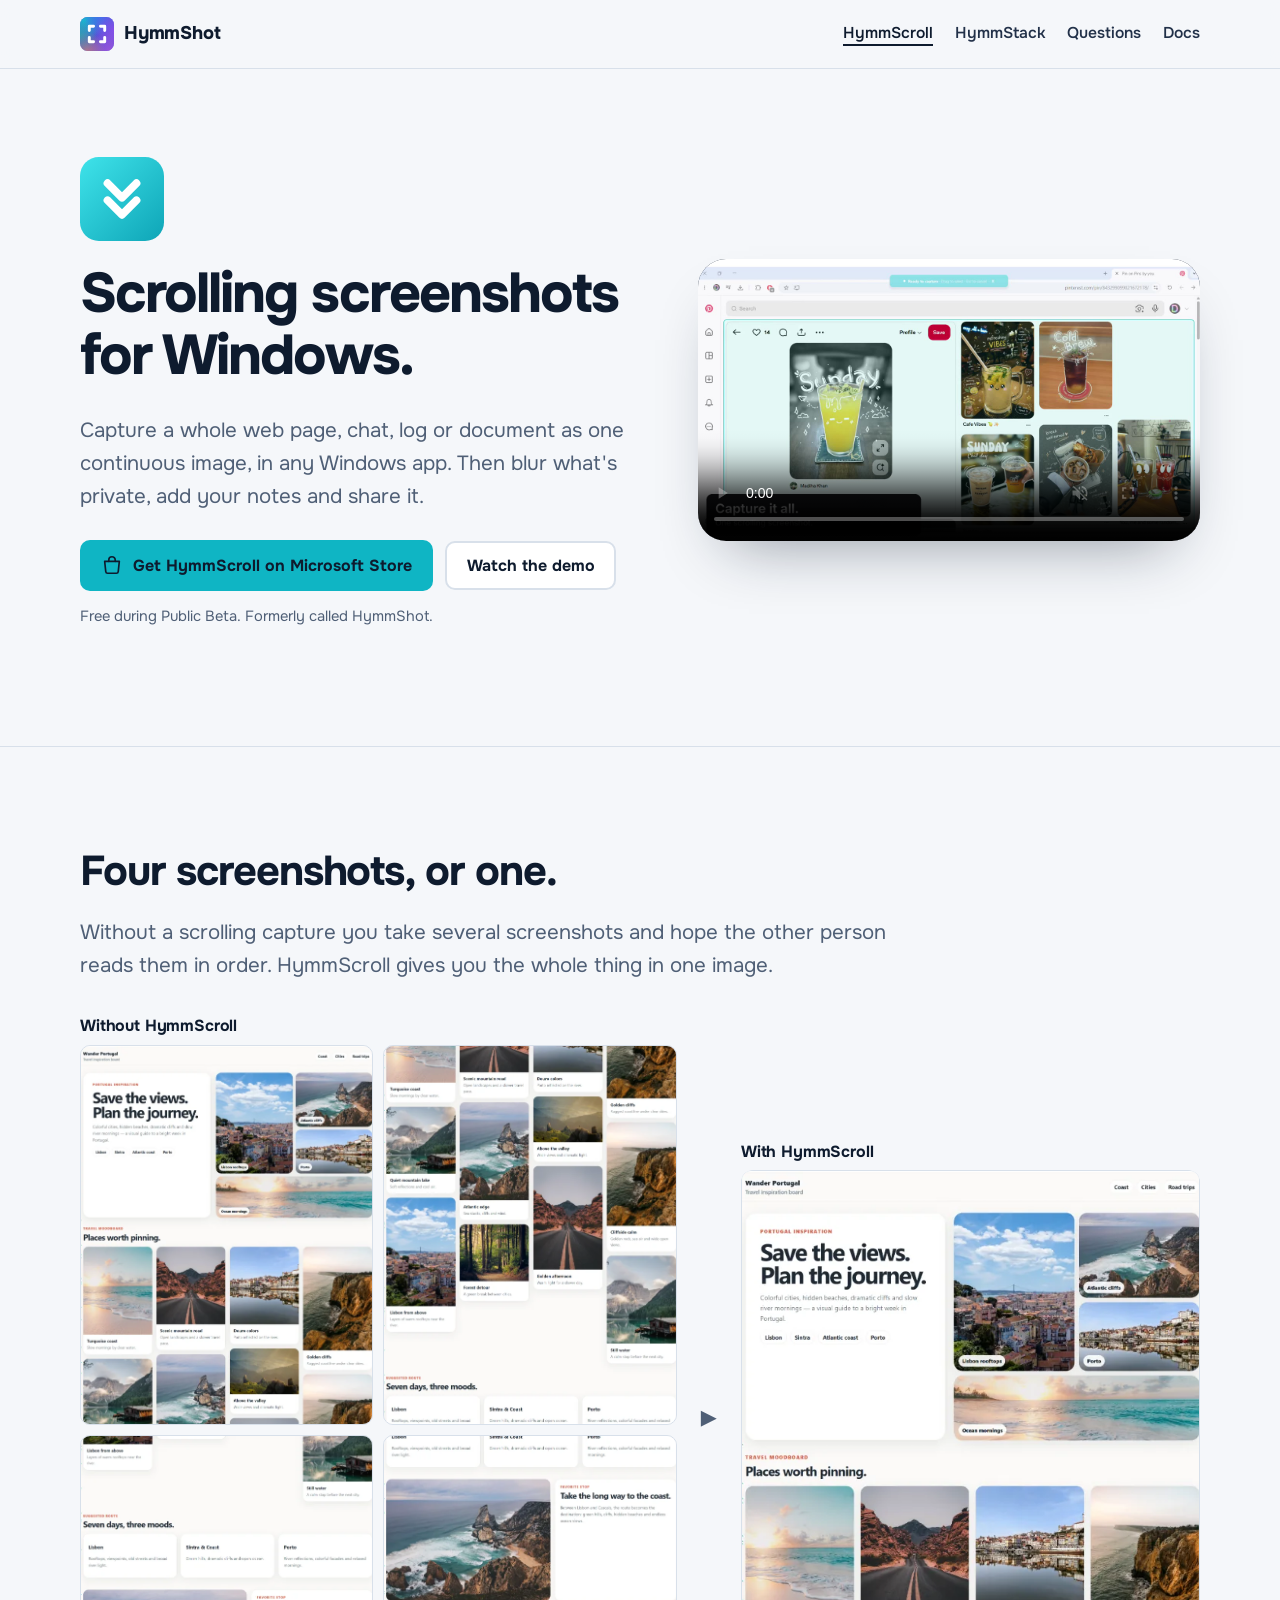
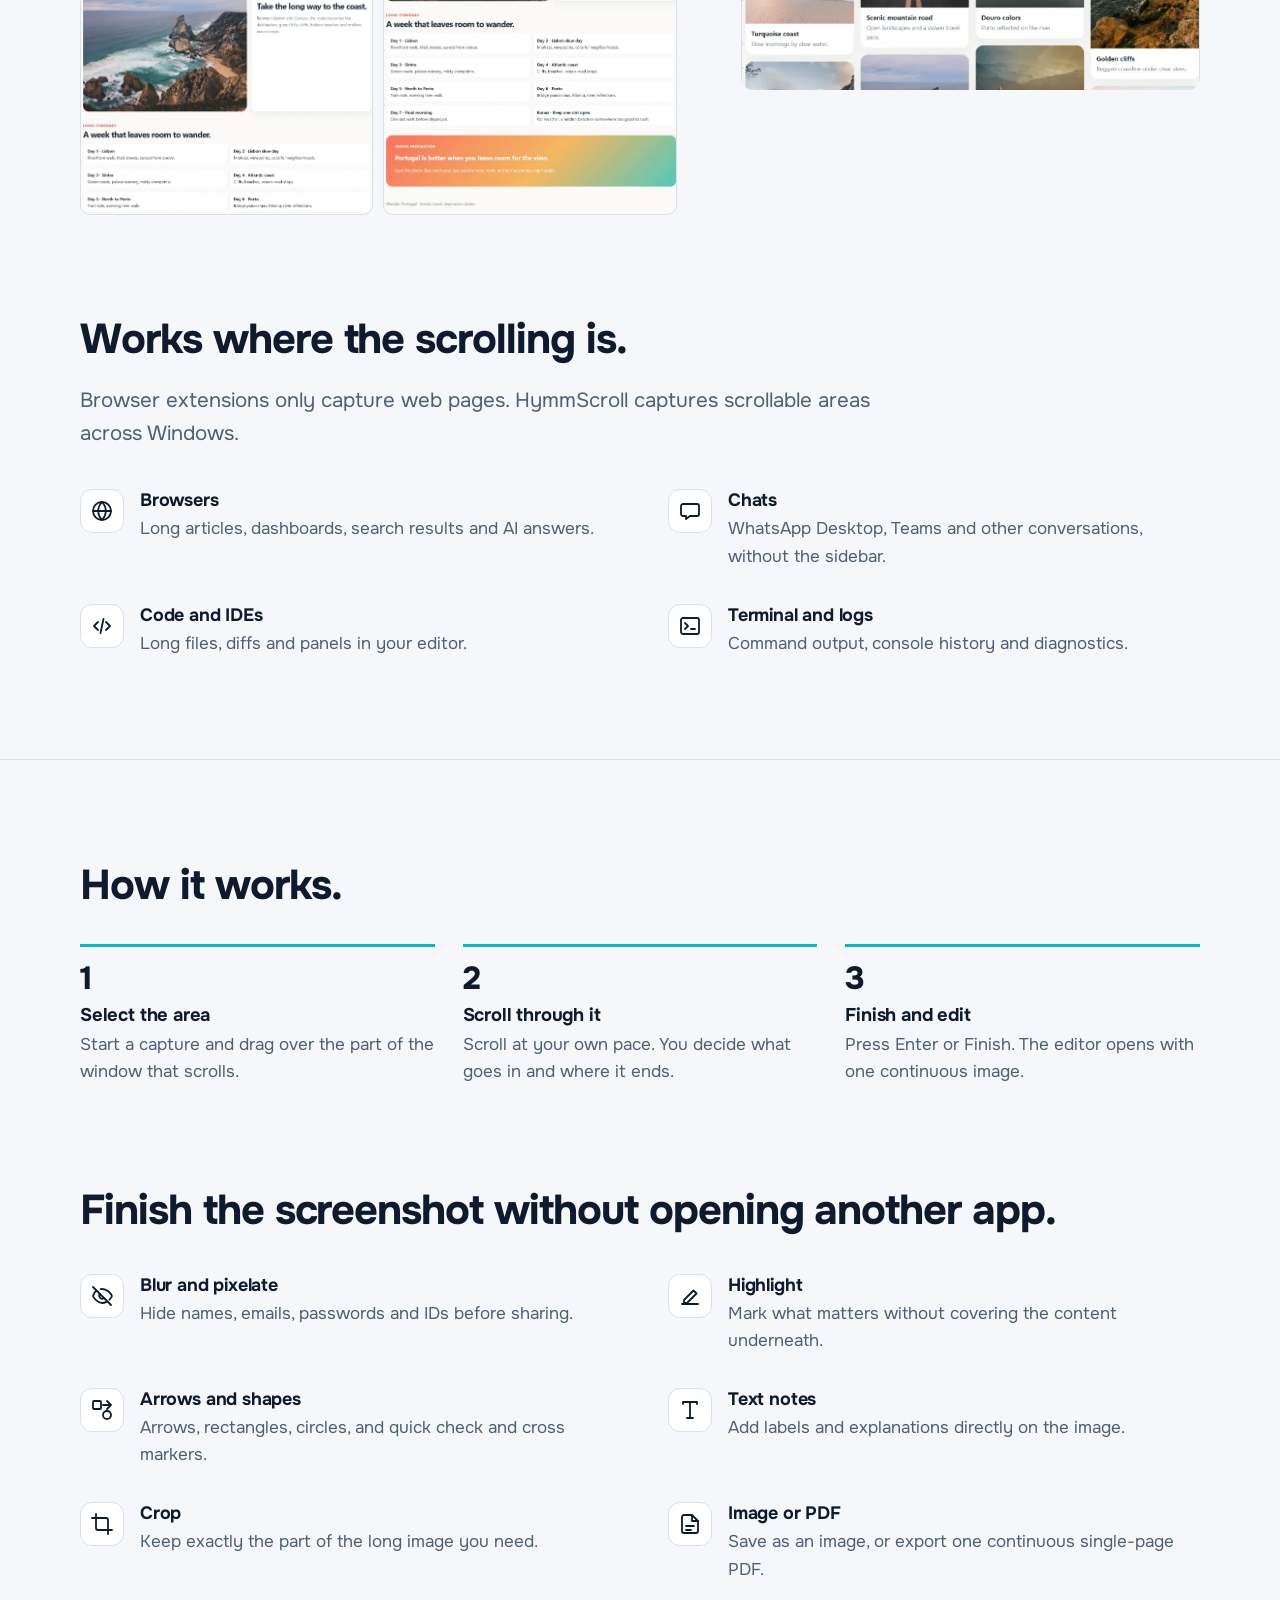
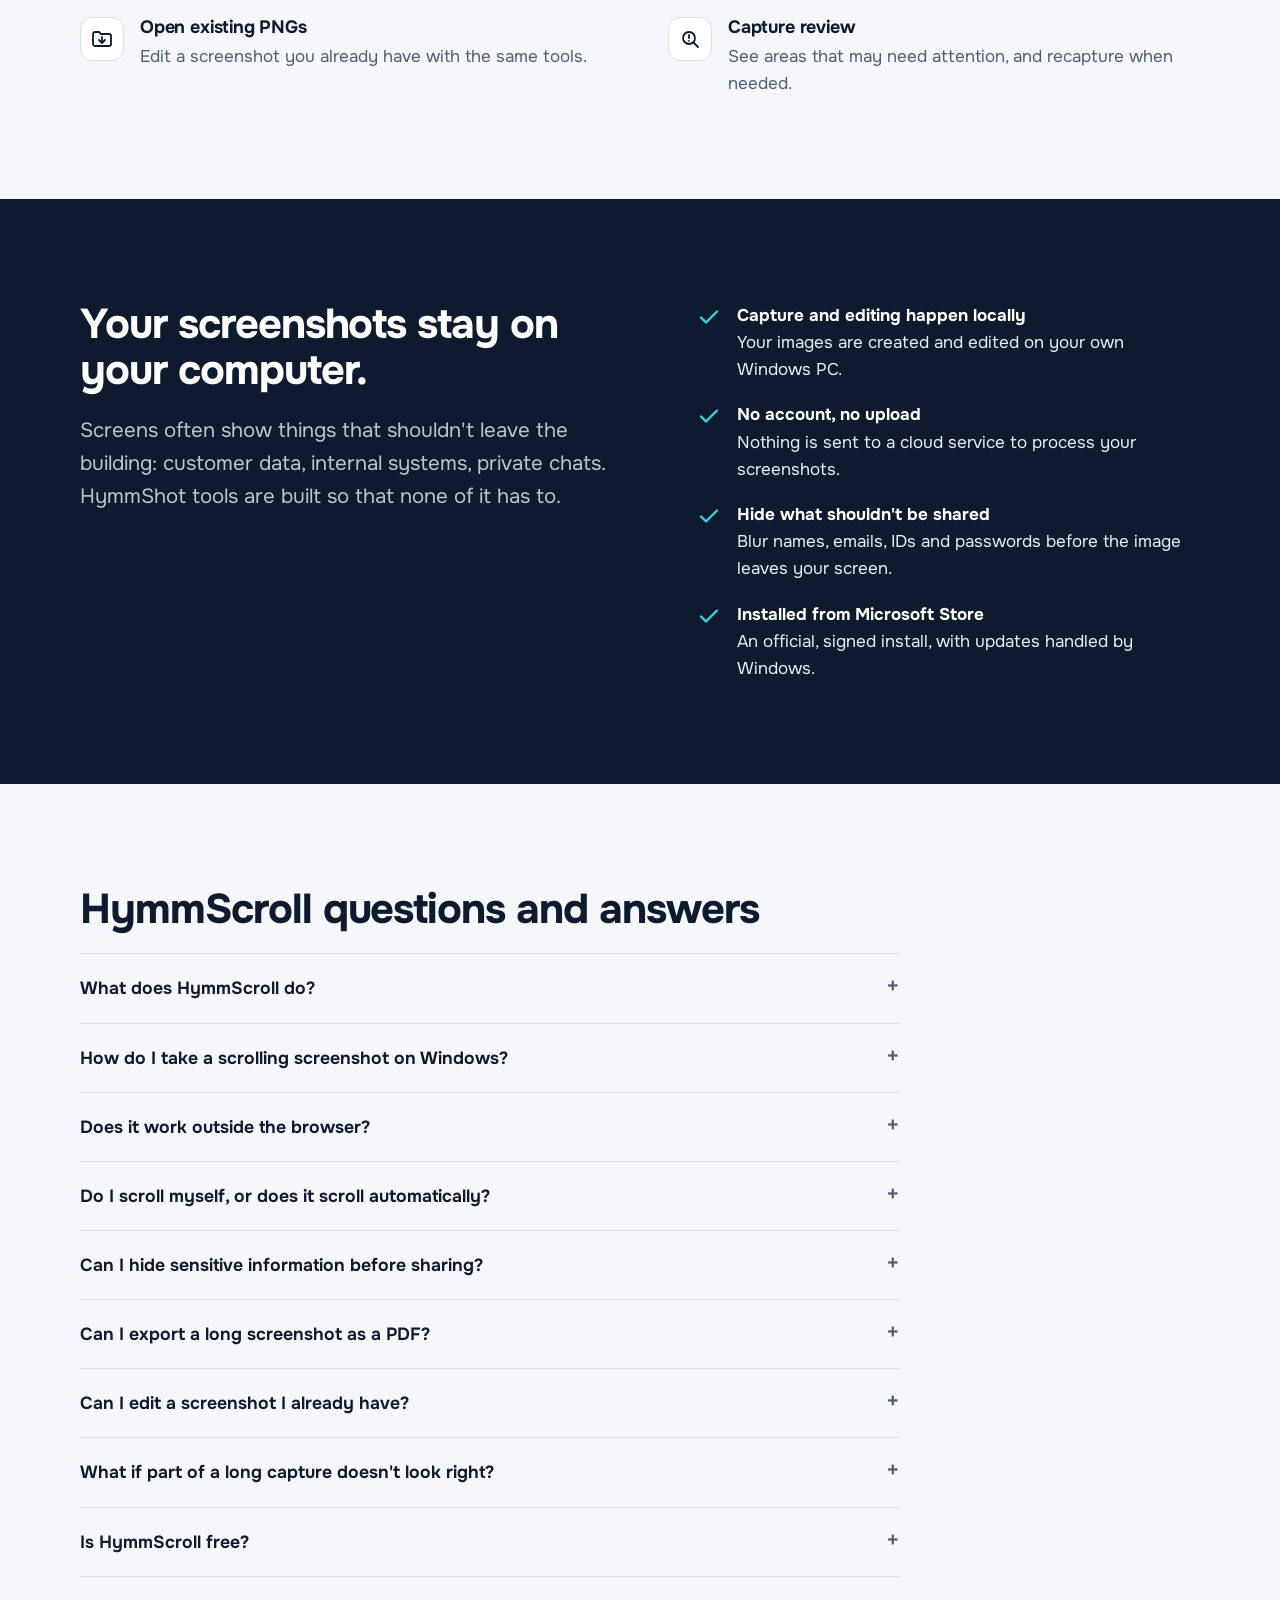
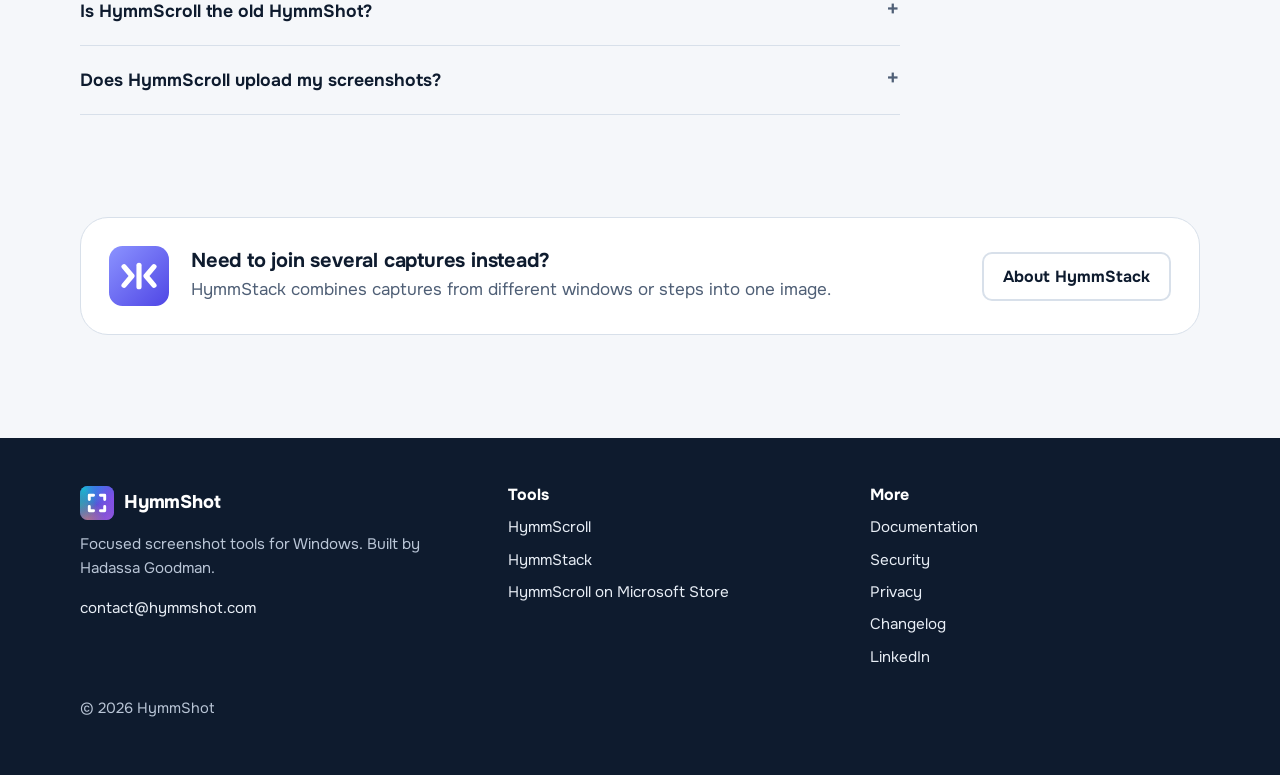
==== commit fdecfcf1: "Add files via upload" ====
--- a/hymmscroll/index.html
+++ b/hymmscroll/index.html
@@ -149,7 +149,7 @@
 <body>
 <a class="skip" href="#main">Skip to content</a>
 <header class="site-head"><div class="wrap">
-<a class="brand" href="../index.html"><svg viewBox="0 0 512 512" aria-hidden="true"><defs><linearGradient id="gsh" x1="0" y1="0" x2="1" y2="1"><stop offset="0" stop-color="#334155"/><stop offset="1" stop-color="#0F172A"/></linearGradient></defs><rect width="512" height="512" rx="115" fill="url(#gsh)"/><g fill="none" stroke="#fff" stroke-width="36" stroke-linecap="round" stroke-linejoin="round"><path d="M140 212v-32a40 40 0 0 1 40-40h32"/><path d="M300 140h32a40 40 0 0 1 40 40v32"/><path d="M372 300v32a40 40 0 0 1-40 40h-32"/><path d="M212 372h-32a40 40 0 0 1-40-40v-32"/></g></svg><span>HymmShot</span></a>
+<a class="brand" href="../index.html"><svg viewBox="0 0 512 512" aria-hidden="true"><defs><radialGradient id="hmhb0" cx="0.12" cy="0.08" r="0.62"><stop offset="0" stop-color="#14BFD0" stop-opacity="0.95"/><stop offset="0.55" stop-color="#14BFD0" stop-opacity="0.43"/><stop offset="1" stop-color="#14BFD0" stop-opacity="0"/></radialGradient><radialGradient id="hmhb1" cx="0.62" cy="0.0" r="0.55"><stop offset="0" stop-color="#3F74EE" stop-opacity="0.85"/><stop offset="0.55" stop-color="#3F74EE" stop-opacity="0.38"/><stop offset="1" stop-color="#3F74EE" stop-opacity="0"/></radialGradient><radialGradient id="hmhb2" cx="1.0" cy="0.4" r="0.6"><stop offset="0" stop-color="#8B4FEA" stop-opacity="0.9"/><stop offset="0.55" stop-color="#8B4FEA" stop-opacity="0.41"/><stop offset="1" stop-color="#8B4FEA" stop-opacity="0"/></radialGradient><radialGradient id="hmhb3" cx="0.85" cy="1.0" r="0.6"><stop offset="0" stop-color="#A956DC" stop-opacity="0.8"/><stop offset="0.55" stop-color="#A956DC" stop-opacity="0.36"/><stop offset="1" stop-color="#A956DC" stop-opacity="0"/></radialGradient><radialGradient id="hmhb4" cx="0.2" cy="1.0" r="0.55"><stop offset="0" stop-color="#EC8B5E" stop-opacity="0.6"/><stop offset="0.55" stop-color="#EC8B5E" stop-opacity="0.27"/><stop offset="1" stop-color="#EC8B5E" stop-opacity="0"/></radialGradient><radialGradient id="hmhb5" cx="0.0" cy="0.55" r="0.5"><stop offset="0" stop-color="#2FB89C" stop-opacity="0.6"/><stop offset="0.55" stop-color="#2FB89C" stop-opacity="0.27"/><stop offset="1" stop-color="#2FB89C" stop-opacity="0"/></radialGradient><clipPath id="hmhc"><rect width="512" height="512" rx="115"/></clipPath></defs><g clip-path="url(#hmhc)"><rect width="512" height="512" fill="#5351D6"/><rect width="512" height="512" fill="url(#hmhb0)"/><rect width="512" height="512" fill="url(#hmhb1)"/><rect width="512" height="512" fill="url(#hmhb2)"/><rect width="512" height="512" fill="url(#hmhb3)"/><rect width="512" height="512" fill="url(#hmhb4)"/><rect width="512" height="512" fill="url(#hmhb5)"/></g><g fill="none" stroke="#fff" stroke-width="44" stroke-linecap="round" stroke-linejoin="round"><path d="M140 204L140 140L204 140"/><path d="M308 140L372 140L372 204"/><path d="M372 308L372 372L308 372"/><path d="M204 372L140 372L140 308"/></g></svg><span>HymmShot</span></a>
 <nav class="nav" aria-label="Main"><a href="../hymmscroll/index.html" aria-current="page">HymmScroll</a><a href="../hymmstack/index.html">HymmStack</a><a href="#faq">Questions</a><a href="../docs.html">Docs</a></nav>
 </div></header>
 <main id="main">
@@ -211,7 +211,7 @@
 <section style="padding-top:0"><div class="wrap"><div class="cross"><svg viewBox="0 0 512 512" aria-hidden="true"><defs><linearGradient id="gkx" x1="0" y1="0" x2="1" y2="1"><stop offset="0" stop-color="#8B93FF"/><stop offset="1" stop-color="#4F46E5"/></linearGradient></defs><rect width="512" height="512" rx="115" fill="url(#gkx)"/><g fill="none" stroke="#fff" stroke-width="44" stroke-linecap="round" stroke-linejoin="round"><path d="M128 176L196 256L128 336"/><path d="M384 176L316 256L384 336"/><path d="M256 164V348"/></g></svg><div><h3>Need to join several captures instead?</h3><p>HymmStack combines captures from different windows or steps into one image.</p></div><a class="btn btn-ghost" href="../hymmstack/index.html">About HymmStack</a></div></div></section>
 </main>
 <footer class="site-foot"><div class="wrap">
-<div><a class="brand" href="../index.html"><svg viewBox="0 0 512 512" aria-hidden="true"><defs><linearGradient id="gsf" x1="0" y1="0" x2="1" y2="1"><stop offset="0" stop-color="#334155"/><stop offset="1" stop-color="#0F172A"/></linearGradient></defs><rect width="512" height="512" rx="115" fill="url(#gsf)"/><g fill="none" stroke="#fff" stroke-width="36" stroke-linecap="round" stroke-linejoin="round"><path d="M140 212v-32a40 40 0 0 1 40-40h32"/><path d="M300 140h32a40 40 0 0 1 40 40v32"/><path d="M372 300v32a40 40 0 0 1-40 40h-32"/><path d="M212 372h-32a40 40 0 0 1-40-40v-32"/></g></svg><span>HymmShot</span></a><p>Focused screenshot tools for Windows. Built by Hadassa Goodman.</p><p><a href="mailto:contact@hymmshot.com">contact@hymmshot.com</a></p></div>
+<div><a class="brand" href="../index.html"><svg viewBox="0 0 512 512" aria-hidden="true"><defs><radialGradient id="hmfb0" cx="0.12" cy="0.08" r="0.62"><stop offset="0" stop-color="#14BFD0" stop-opacity="0.95"/><stop offset="0.55" stop-color="#14BFD0" stop-opacity="0.43"/><stop offset="1" stop-color="#14BFD0" stop-opacity="0"/></radialGradient><radialGradient id="hmfb1" cx="0.62" cy="0.0" r="0.55"><stop offset="0" stop-color="#3F74EE" stop-opacity="0.85"/><stop offset="0.55" stop-color="#3F74EE" stop-opacity="0.38"/><stop offset="1" stop-color="#3F74EE" stop-opacity="0"/></radialGradient><radialGradient id="hmfb2" cx="1.0" cy="0.4" r="0.6"><stop offset="0" stop-color="#8B4FEA" stop-opacity="0.9"/><stop offset="0.55" stop-color="#8B4FEA" stop-opacity="0.41"/><stop offset="1" stop-color="#8B4FEA" stop-opacity="0"/></radialGradient><radialGradient id="hmfb3" cx="0.85" cy="1.0" r="0.6"><stop offset="0" stop-color="#A956DC" stop-opacity="0.8"/><stop offset="0.55" stop-color="#A956DC" stop-opacity="0.36"/><stop offset="1" stop-color="#A956DC" stop-opacity="0"/></radialGradient><radialGradient id="hmfb4" cx="0.2" cy="1.0" r="0.55"><stop offset="0" stop-color="#EC8B5E" stop-opacity="0.6"/><stop offset="0.55" stop-color="#EC8B5E" stop-opacity="0.27"/><stop offset="1" stop-color="#EC8B5E" stop-opacity="0"/></radialGradient><radialGradient id="hmfb5" cx="0.0" cy="0.55" r="0.5"><stop offset="0" stop-color="#2FB89C" stop-opacity="0.6"/><stop offset="0.55" stop-color="#2FB89C" stop-opacity="0.27"/><stop offset="1" stop-color="#2FB89C" stop-opacity="0"/></radialGradient><clipPath id="hmfc"><rect width="512" height="512" rx="115"/></clipPath></defs><g clip-path="url(#hmfc)"><rect width="512" height="512" fill="#5351D6"/><rect width="512" height="512" fill="url(#hmfb0)"/><rect width="512" height="512" fill="url(#hmfb1)"/><rect width="512" height="512" fill="url(#hmfb2)"/><rect width="512" height="512" fill="url(#hmfb3)"/><rect width="512" height="512" fill="url(#hmfb4)"/><rect width="512" height="512" fill="url(#hmfb5)"/></g><g fill="none" stroke="#fff" stroke-width="44" stroke-linecap="round" stroke-linejoin="round"><path d="M140 204L140 140L204 140"/><path d="M308 140L372 140L372 204"/><path d="M372 308L372 372L308 372"/><path d="M204 372L140 372L140 308"/></g></svg><span>HymmShot</span></a><p>Focused screenshot tools for Windows. Built by Hadassa Goodman.</p><p><a href="mailto:contact@hymmshot.com">contact@hymmshot.com</a></p></div>
 <div><h2>Tools</h2><ul><li><a href="../hymmscroll/index.html">HymmScroll</a></li><li><a href="../hymmstack/index.html">HymmStack</a></li><li><a href="https://apps.microsoft.com/detail/9n6580jqmpw8" target="_blank" rel="noopener">HymmScroll on Microsoft Store</a></li></ul></div>
 <div><h2>More</h2><ul><li><a href="../docs.html">Documentation</a></li><li><a href="../security.html">Security</a></li><li><a href="../privacy.html">Privacy</a></li><li><a href="../changelog.html">Changelog</a></li><li><a href="https://www.linkedin.com/company/hymmshot" target="_blank" rel="noopener">LinkedIn</a></li></ul></div>
 </div><div class="wrap"><p class="small" style="margin-top:28px">© 2026 HymmShot</p></div></footer>
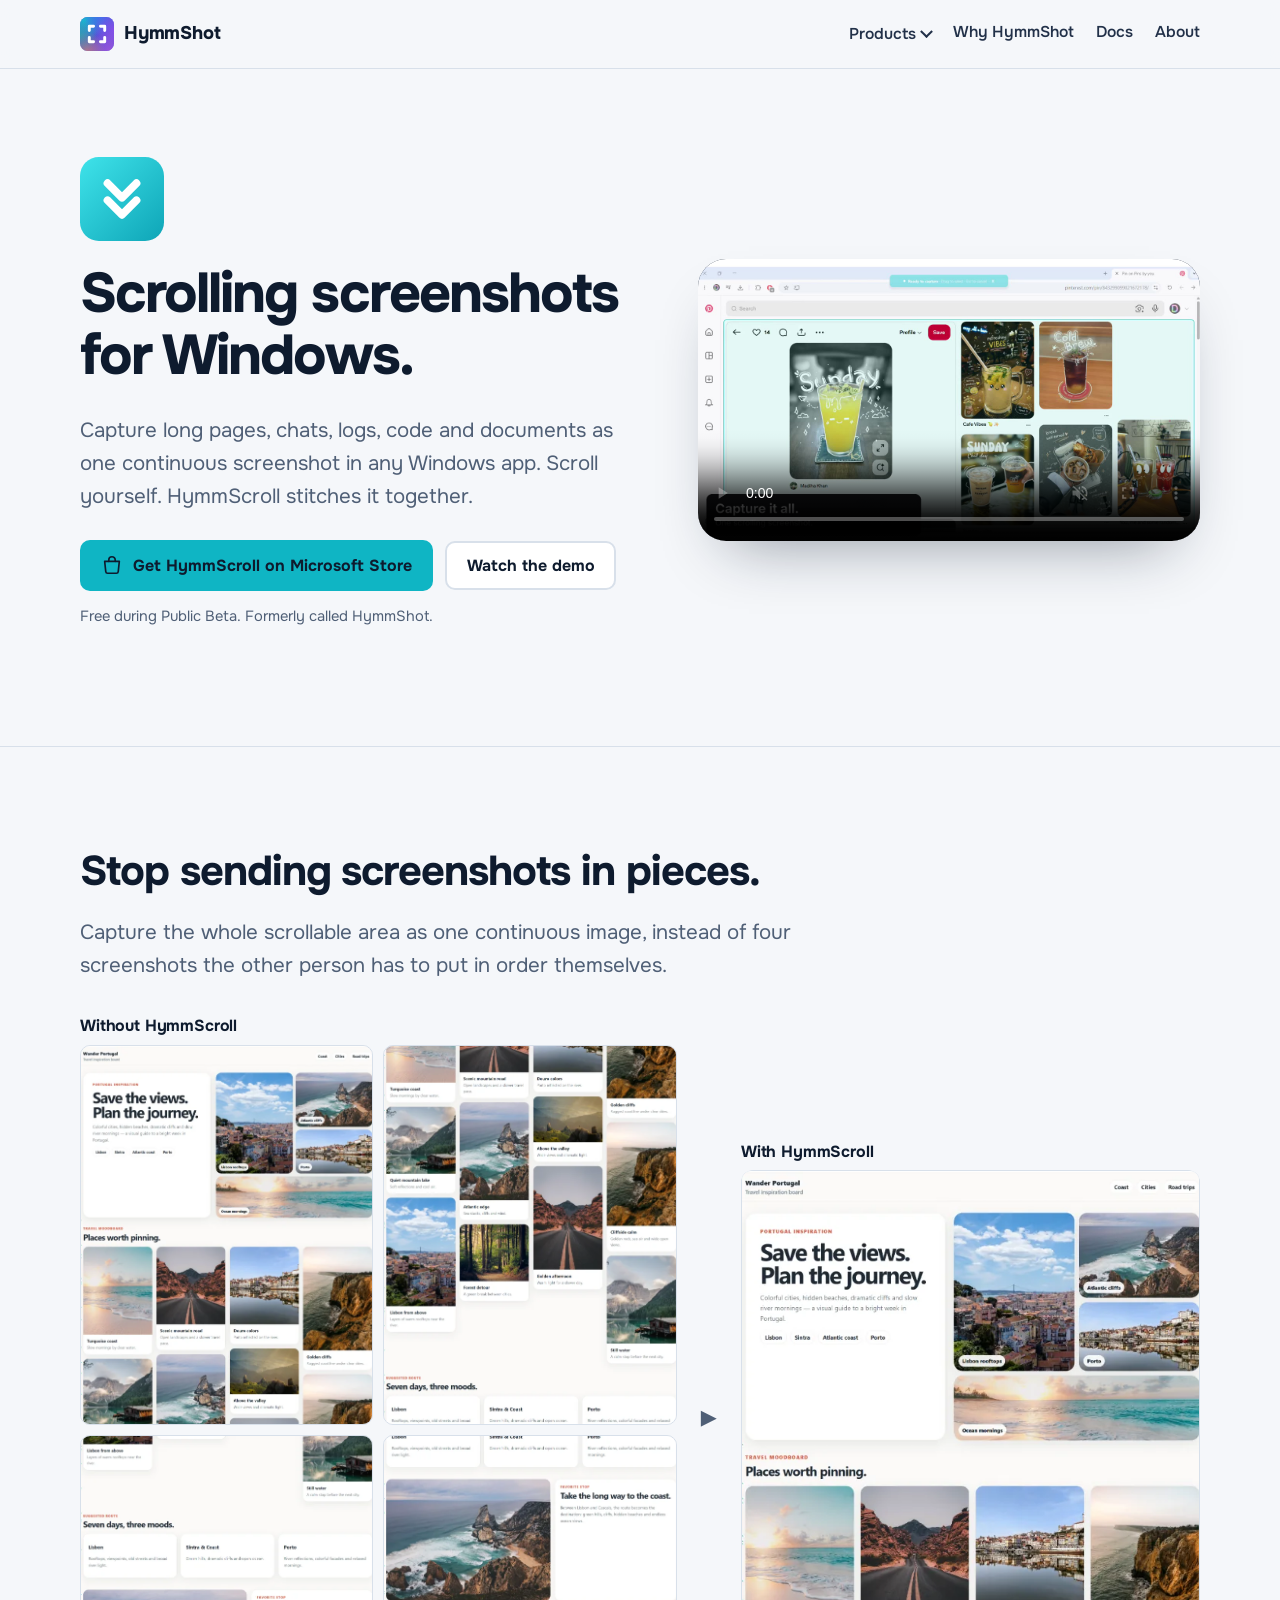
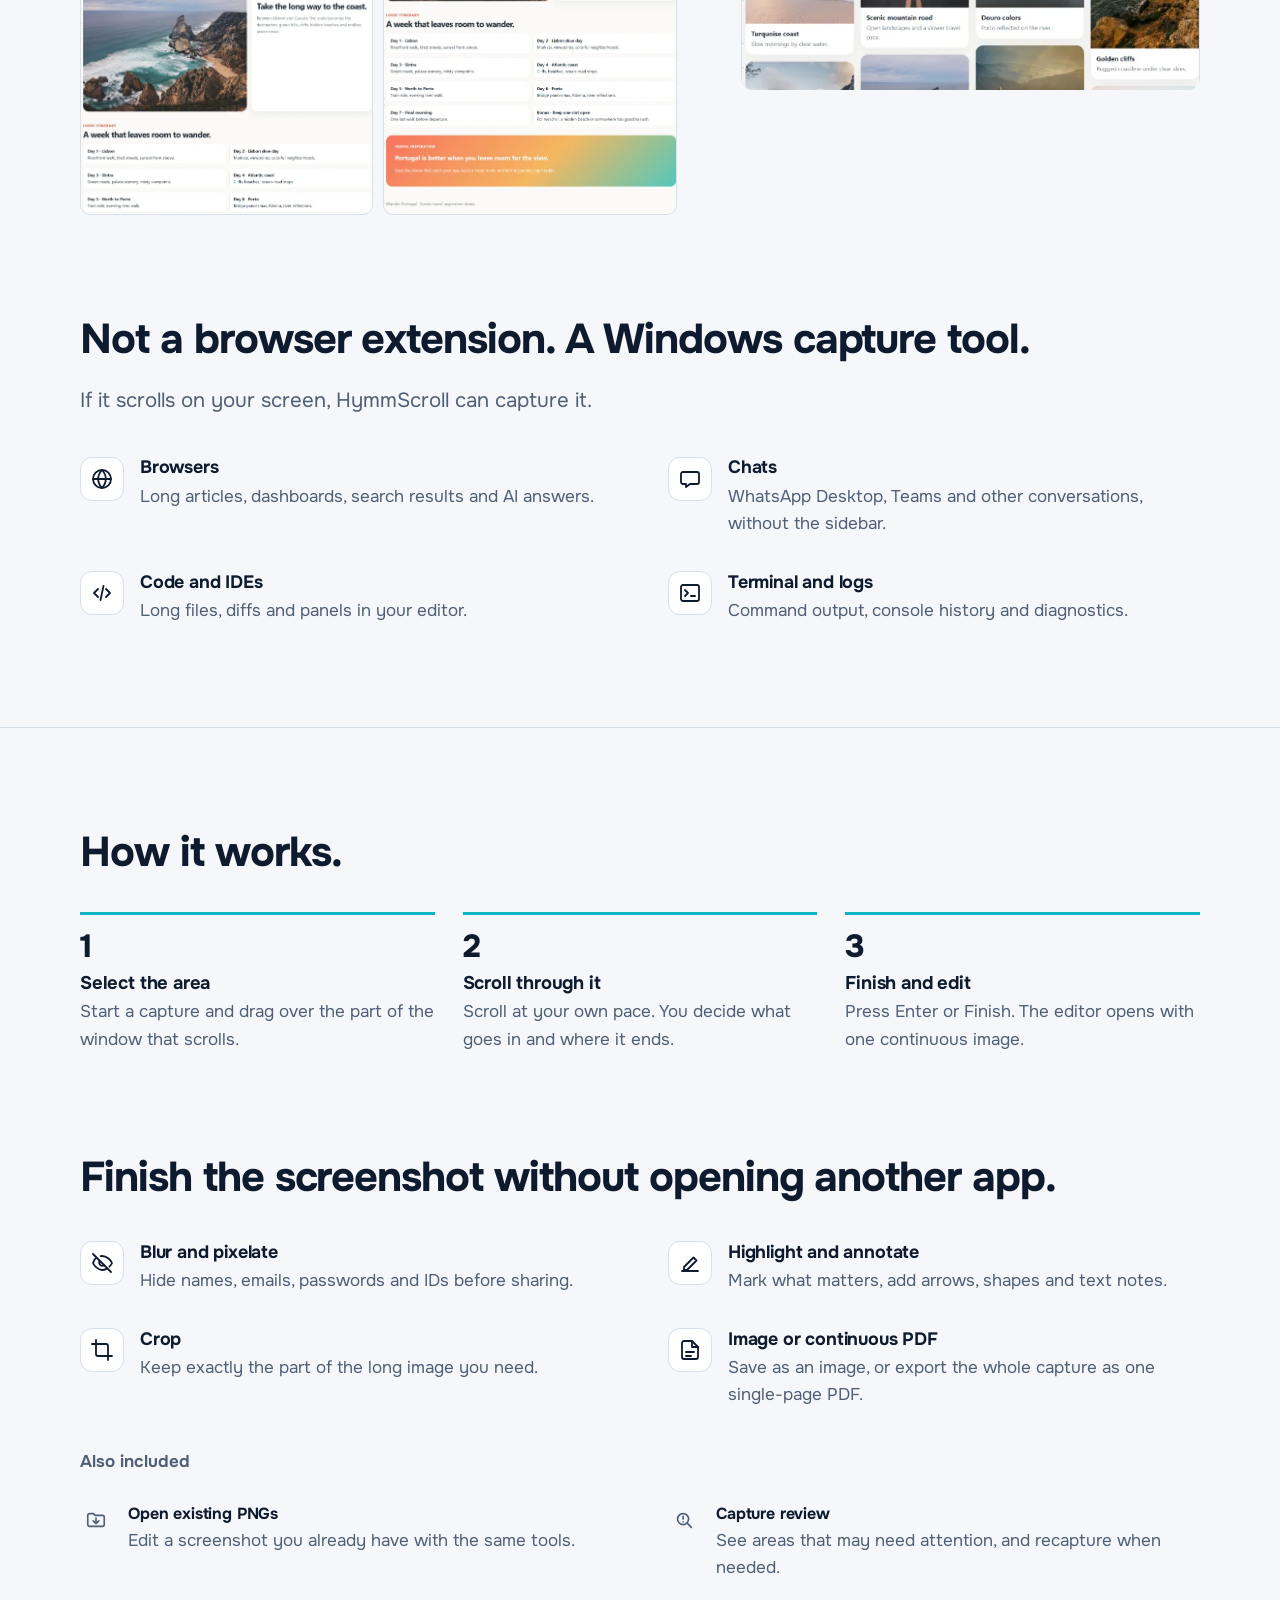
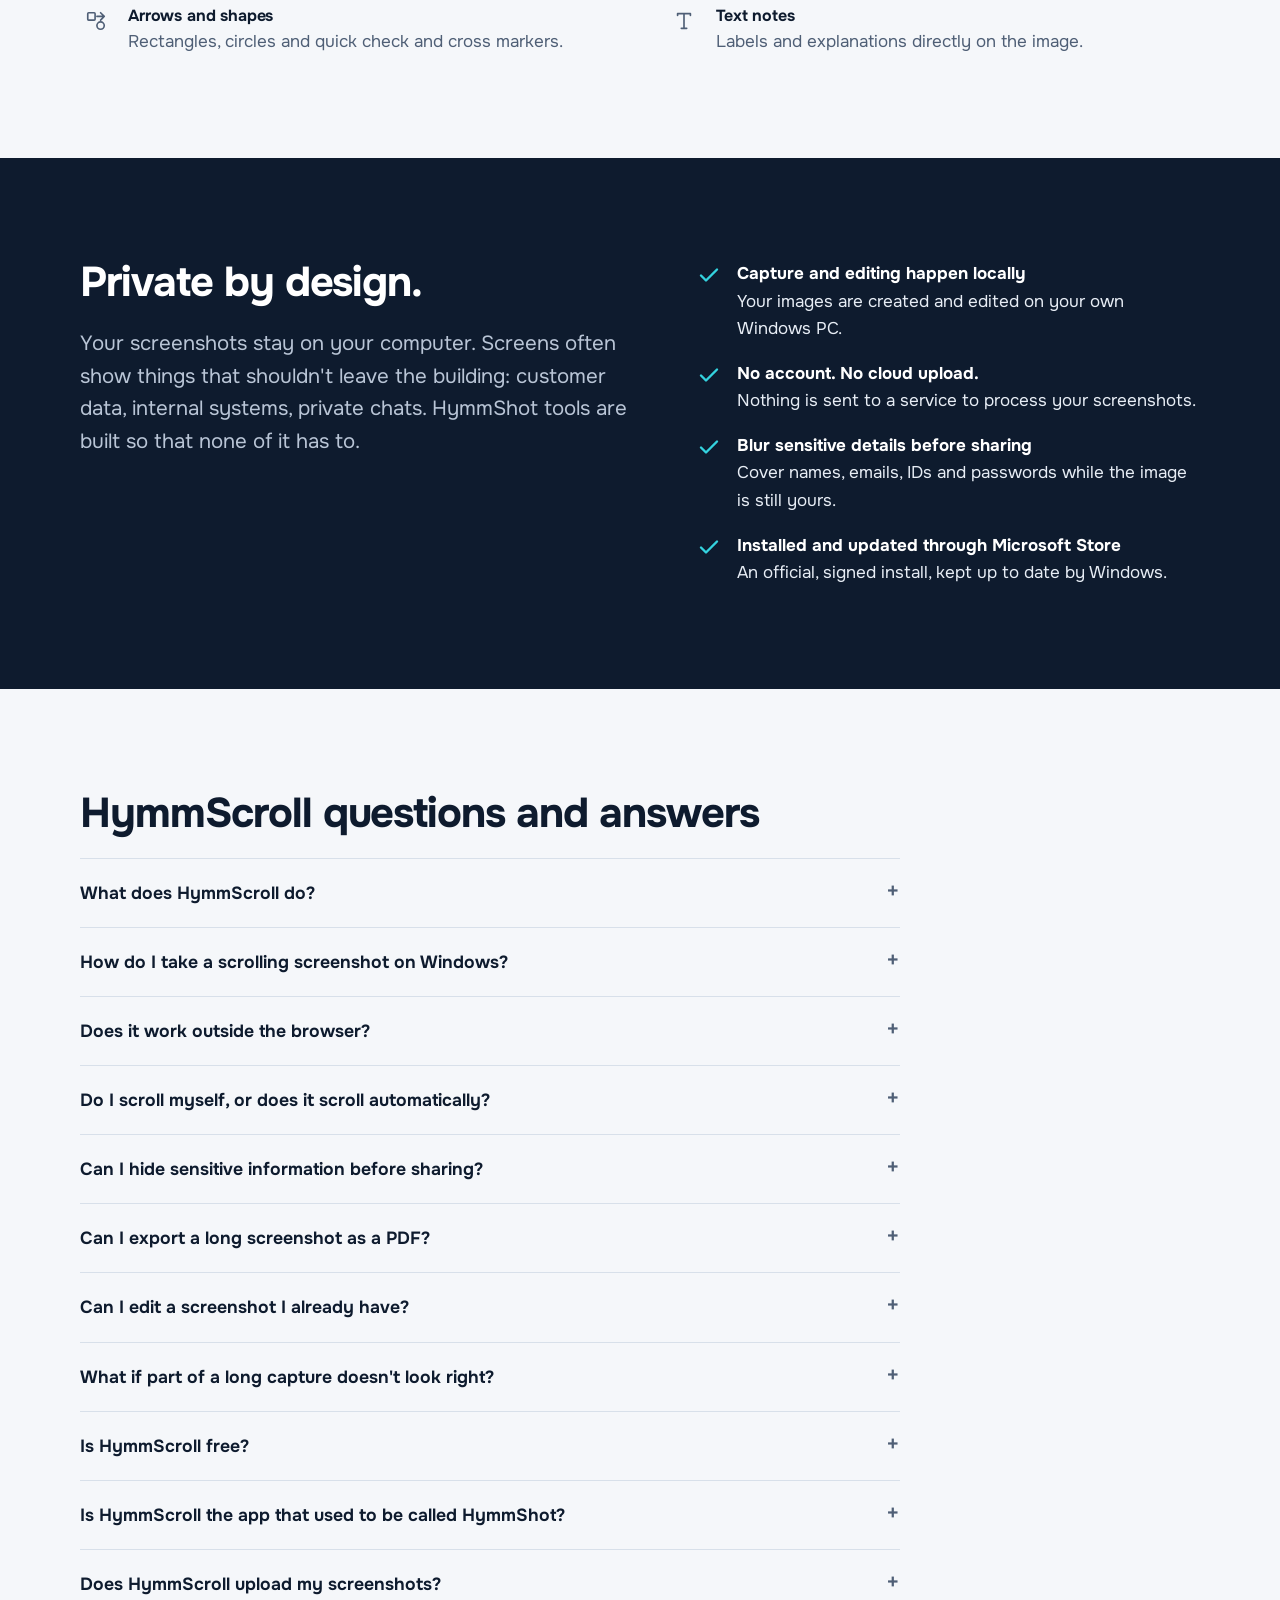
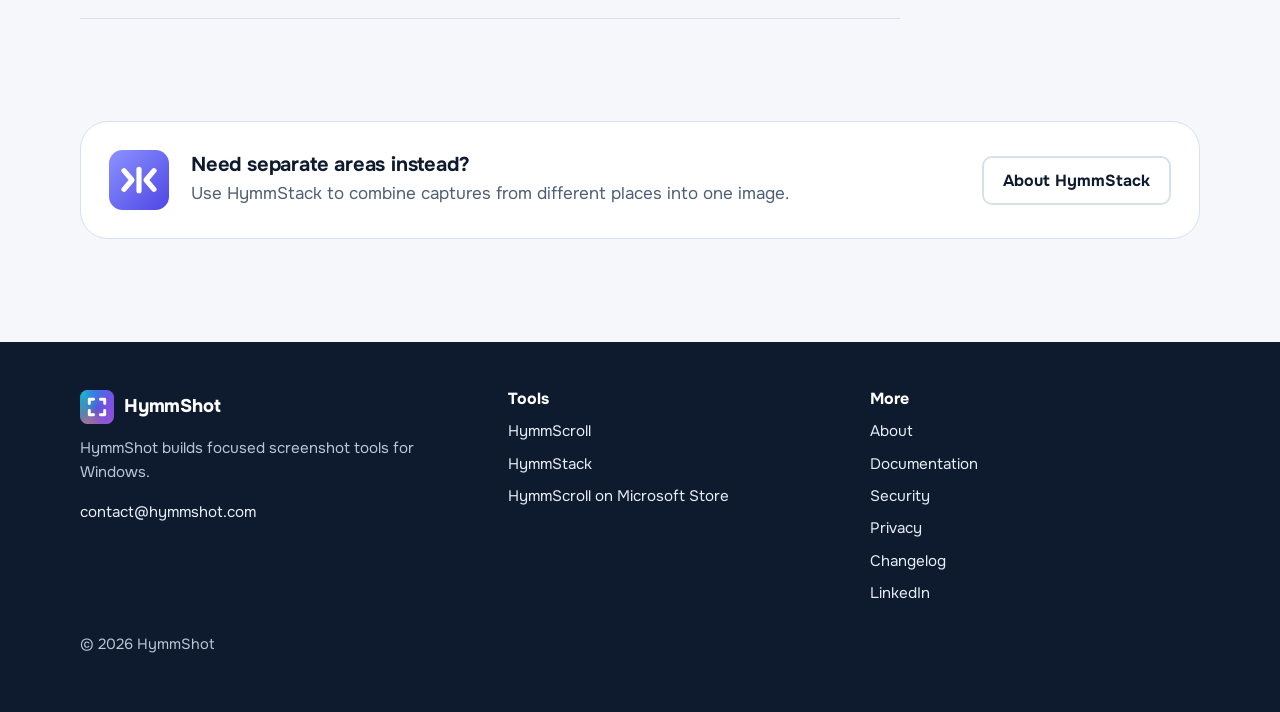
==== commit e1b9dd3a: "Add files via upload" ====
--- a/hymmscroll/index.html
+++ b/hymmscroll/index.html
@@ -3,7 +3,7 @@
 <head>
 <meta charset="utf-8">
 <meta name="viewport" content="width=device-width, initial-scale=1">
-<title>HymmScroll: scrolling screenshots for Windows | Capture a whole page as one image</title>
+<title>HymmScroll — Scrolling screenshots for Windows</title>
 <meta name="description" content="Take scrolling screenshots on Windows in any app: web pages, chats, code, logs and documents. Blur private details, add notes and export as one image or PDF. Works offline.">
 <meta name="robots" content="index, follow, max-image-preview:large">
 <meta name="theme-color" content="#0e1b2e">
@@ -11,13 +11,13 @@
 <meta property="og:type" content="website">
 <meta property="og:site_name" content="HymmShot">
 <meta property="og:url" content="https://hymmshot.com/hymmscroll/">
-<meta property="og:title" content="HymmScroll: scrolling screenshots for Windows | Capture a whole page as one image">
+<meta property="og:title" content="HymmScroll — Scrolling screenshots for Windows">
 <meta property="og:description" content="Take scrolling screenshots on Windows in any app: web pages, chats, code, logs and documents. Blur private details, add notes and export as one image or PDF. Works offline.">
 <meta property="og:image" content="https://hymmshot.com/assets/og-hymmscroll.png">
 <meta property="og:image:width" content="1200">
 <meta property="og:image:height" content="630">
 <meta name="twitter:card" content="summary_large_image">
-<meta name="twitter:title" content="HymmScroll: scrolling screenshots for Windows | Capture a whole page as one image">
+<meta name="twitter:title" content="HymmScroll — Scrolling screenshots for Windows">
 <meta name="twitter:description" content="Take scrolling screenshots on Windows in any app: web pages, chats, code, logs and documents. Blur private details, add notes and export as one image or PDF. Works offline.">
 <meta name="twitter:image" content="https://hymmshot.com/assets/og-hymmscroll.png">
 <link rel="icon" href="../assets/favicon-scroll.png" type="image/png">
@@ -128,10 +128,10 @@
   },
   {
    "@type": "Question",
-   "name": "Is HymmScroll the old HymmShot?",
-   "acceptedAnswer": {
-    "@type": "Answer",
-    "text": "Yes. It's the same app, renamed when HymmShot became the name of the whole family of tools."
+   "name": "Is HymmScroll the app that used to be called HymmShot?",
+   "acceptedAnswer": {
+    "@type": "Answer",
+    "text": "Yes. The original scrolling screenshot app is now called HymmScroll. HymmShot is now the name of the full product family. Same app, same features, new name."
    }
   },
   {
@@ -150,29 +150,37 @@
 <a class="skip" href="#main">Skip to content</a>
 <header class="site-head"><div class="wrap">
 <a class="brand" href="../index.html"><svg viewBox="0 0 512 512" aria-hidden="true"><defs><radialGradient id="hmhb0" cx="0.12" cy="0.08" r="0.62"><stop offset="0" stop-color="#14BFD0" stop-opacity="0.95"/><stop offset="0.55" stop-color="#14BFD0" stop-opacity="0.43"/><stop offset="1" stop-color="#14BFD0" stop-opacity="0"/></radialGradient><radialGradient id="hmhb1" cx="0.62" cy="0.0" r="0.55"><stop offset="0" stop-color="#3F74EE" stop-opacity="0.85"/><stop offset="0.55" stop-color="#3F74EE" stop-opacity="0.38"/><stop offset="1" stop-color="#3F74EE" stop-opacity="0"/></radialGradient><radialGradient id="hmhb2" cx="1.0" cy="0.4" r="0.6"><stop offset="0" stop-color="#8B4FEA" stop-opacity="0.9"/><stop offset="0.55" stop-color="#8B4FEA" stop-opacity="0.41"/><stop offset="1" stop-color="#8B4FEA" stop-opacity="0"/></radialGradient><radialGradient id="hmhb3" cx="0.85" cy="1.0" r="0.6"><stop offset="0" stop-color="#A956DC" stop-opacity="0.8"/><stop offset="0.55" stop-color="#A956DC" stop-opacity="0.36"/><stop offset="1" stop-color="#A956DC" stop-opacity="0"/></radialGradient><radialGradient id="hmhb4" cx="0.2" cy="1.0" r="0.55"><stop offset="0" stop-color="#EC8B5E" stop-opacity="0.6"/><stop offset="0.55" stop-color="#EC8B5E" stop-opacity="0.27"/><stop offset="1" stop-color="#EC8B5E" stop-opacity="0"/></radialGradient><radialGradient id="hmhb5" cx="0.0" cy="0.55" r="0.5"><stop offset="0" stop-color="#2FB89C" stop-opacity="0.6"/><stop offset="0.55" stop-color="#2FB89C" stop-opacity="0.27"/><stop offset="1" stop-color="#2FB89C" stop-opacity="0"/></radialGradient><clipPath id="hmhc"><rect width="512" height="512" rx="115"/></clipPath></defs><g clip-path="url(#hmhc)"><rect width="512" height="512" fill="#5351D6"/><rect width="512" height="512" fill="url(#hmhb0)"/><rect width="512" height="512" fill="url(#hmhb1)"/><rect width="512" height="512" fill="url(#hmhb2)"/><rect width="512" height="512" fill="url(#hmhb3)"/><rect width="512" height="512" fill="url(#hmhb4)"/><rect width="512" height="512" fill="url(#hmhb5)"/></g><g fill="none" stroke="#fff" stroke-width="44" stroke-linecap="round" stroke-linejoin="round"><path d="M140 204L140 140L204 140"/><path d="M308 140L372 140L372 204"/><path d="M372 308L372 372L308 372"/><path d="M204 372L140 372L140 308"/></g></svg><span>HymmShot</span></a>
-<nav class="nav" aria-label="Main"><a href="../hymmscroll/index.html" aria-current="page">HymmScroll</a><a href="../hymmstack/index.html">HymmStack</a><a href="#faq">Questions</a><a href="../docs.html">Docs</a></nav>
+<nav class="nav" aria-label="Main">
+<details><summary>Products</summary><div class="menu">
+<a href="../hymmscroll/index.html"><svg viewBox="0 0 512 512" aria-hidden="true"><defs><linearGradient id="gcnav1" x1="0" y1="0" x2="1" y2="1"><stop offset="0" stop-color="#3FE3EA"/><stop offset="1" stop-color="#0EA5B7"/></linearGradient></defs><rect width="512" height="512" rx="115" fill="url(#gcnav1)"/><g fill="none" stroke="#fff" stroke-width="48" stroke-linecap="round" stroke-linejoin="round"><path d="M168 160L256 248L344 160"/><path d="M168 264L256 352L344 264"/></g></svg><span><strong>HymmScroll</strong><span>Scrolling screenshots</span></span></a>
+<a href="../hymmstack/index.html"><svg viewBox="0 0 512 512" aria-hidden="true"><defs><linearGradient id="gknav2" x1="0" y1="0" x2="1" y2="1"><stop offset="0" stop-color="#8B93FF"/><stop offset="1" stop-color="#4F46E5"/></linearGradient></defs><rect width="512" height="512" rx="115" fill="url(#gknav2)"/><g fill="none" stroke="#fff" stroke-width="44" stroke-linecap="round" stroke-linejoin="round"><path d="M128 176L196 256L128 336"/><path d="M384 176L316 256L384 336"/><path d="M256 164V348"/></g></svg><span><strong>HymmStack</strong><span>Multi-area capture</span></span></a>
+</div></details>
+<a href="../index.html#private">Why HymmShot</a>
+<a href="../docs.html">Docs</a>
+<a href="../about.html">About</a>
+</nav>
 </div></header>
 <main id="main">
 <section class="hero"><div class="wrap hero-grid">
 <div><div style="width:84px;height:84px;margin-bottom:22px"><svg viewBox="0 0 512 512" aria-hidden="true"><defs><linearGradient id="gchero" x1="0" y1="0" x2="1" y2="1"><stop offset="0" stop-color="#3FE3EA"/><stop offset="1" stop-color="#0EA5B7"/></linearGradient></defs><rect width="512" height="512" rx="115" fill="url(#gchero)"/><g fill="none" stroke="#fff" stroke-width="48" stroke-linecap="round" stroke-linejoin="round"><path d="M168 160L256 248L344 160"/><path d="M168 264L256 352L344 264"/></g></svg></div>
 <h1>Scrolling screenshots for Windows.</h1>
-<p class="lede">Capture a whole web page, chat, log or document as one continuous image, in any Windows app. Then blur what's private, add your notes and share it.</p>
+<p class="lede">Capture long pages, chats, logs, code and documents as one continuous screenshot in any Windows app. Scroll yourself. HymmScroll stitches it together.</p>
 <div class="actions"><a class="btn btn-scroll" data-download-cta="scroll-hero" href="https://apps.microsoft.com/detail/9n6580jqmpw8" target="_blank" rel="noopener"><svg viewBox="0 0 24 24" fill="none" stroke="currentColor" stroke-width="1.8" stroke-linecap="round" stroke-linejoin="round" aria-hidden="true"><path d="M4 8h16l-1.2 11.2a2 2 0 0 1-2 1.8H7.2a2 2 0 0 1-2-1.8z"/><path d="M8.5 8V6.5a3.5 3.5 0 0 1 7 0V8"/></svg>Get HymmScroll on Microsoft Store</a><a class="btn btn-ghost" href="#demo">Watch the demo</a></div>
 <p class="small muted" style="margin-top:14px">Free during Public Beta. Formerly called HymmShot.</p></div>
 <div class="media" id="demo"><video controls muted loop playsinline preload="metadata" poster="../assets/demo-poster.jpg" aria-label="HymmScroll capturing a long Windows window and editing the result"><source src="../PanoramiX.mp4" type="video/mp4"></video></div>
 </div></section>
 <hr class="divider">
 <section><div class="wrap">
-<h2>Four screenshots, or one.</h2>
-<p class="lede">Without a scrolling capture you take several screenshots and hope the other person reads them in order. HymmScroll gives you the whole thing in one image.</p>
+<h2>Stop sending screenshots in pieces.</h2>
+<p class="lede">Capture the whole scrollable area as one continuous image, instead of four screenshots the other person has to put in order themselves.</p>
 <div class="compare">
 <div><h3>Without HymmScroll</h3><div class="shots"><img src="../assets/before-after/travel-before-1.webp" alt="First partial screenshot of a long page" loading="lazy"><img src="../assets/before-after/travel-before-2.webp" alt="Second partial screenshot" loading="lazy"><img src="../assets/before-after/travel-before-3.webp" alt="Third partial screenshot" loading="lazy"><img src="../assets/before-after/travel-before-4.webp" alt="Fourth partial screenshot" loading="lazy"></div></div>
 <div class="arrow" aria-hidden="true">▸</div>
 <div><h3>With HymmScroll</h3><div class="long"><img src="../assets/before-after/travel-after.webp" alt="The same page captured as one continuous image" loading="lazy"></div></div>
 </div></div></section>
 <section style="padding-top:0"><div class="wrap">
-<h2>Works where the scrolling is.</h2>
-<p class="lede">Browser extensions only capture web pages. HymmScroll captures scrollable areas across Windows.</p>
+<h2>Not a browser extension. A Windows capture tool.</h2>
+<p class="lede">If it scrolls on your screen, HymmScroll can capture it.</p>
 <div class="features">
 <div class="feature"><div class="fi"><svg viewBox="0 0 24 24" fill="none" stroke="currentColor" stroke-width="1.8" stroke-linecap="round" stroke-linejoin="round" aria-hidden="true"><circle cx="12" cy="12" r="9"/><path d="M3 12h18M12 3c2.5 2.7 3.8 5.7 3.8 9s-1.3 6.3-3.8 9c-2.5-2.7-3.8-5.7-3.8-9S9.5 5.7 12 3z"/></svg></div><div><h3>Browsers</h3><p>Long articles, dashboards, search results and AI answers.</p></div></div>
 <div class="feature"><div class="fi"><svg viewBox="0 0 24 24" fill="none" stroke="currentColor" stroke-width="1.8" stroke-linecap="round" stroke-linejoin="round" aria-hidden="true"><path d="M5 5h14a2 2 0 0 1 2 2v8a2 2 0 0 1-2 2h-7l-4 3v-3H5a2 2 0 0 1-2-2V7a2 2 0 0 1 2-2z"/></svg></div><div><h3>Chats</h3><p>WhatsApp Desktop, Teams and other conversations, without the sidebar.</p></div></div>
@@ -191,29 +199,32 @@
 <h2>Finish the screenshot without opening another app.</h2>
 <div class="features">
 <div class="feature"><div class="fi"><svg viewBox="0 0 24 24" fill="none" stroke="currentColor" stroke-width="1.8" stroke-linecap="round" stroke-linejoin="round" aria-hidden="true"><path d="M3 3l18 18M10.6 5.1A10 10 0 0 1 12 5c5 0 9 4.5 10 7-.4 1-1.3 2.4-2.6 3.7M6.6 6.6C4.6 8 3.4 10 3 12c1 2.5 5 7 9 7 1.6 0 3.1-.4 4.4-1.1"/><path d="M9.9 9.9a3 3 0 0 0 4.2 4.2"/></svg></div><div><h3>Blur and pixelate</h3><p>Hide names, emails, passwords and IDs before sharing.</p></div></div>
-<div class="feature"><div class="fi"><svg viewBox="0 0 24 24" fill="none" stroke="currentColor" stroke-width="1.8" stroke-linecap="round" stroke-linejoin="round" aria-hidden="true"><path d="M4 20h16M6 16l9.5-9.5 3 3L9 19H6z"/></svg></div><div><h3>Highlight</h3><p>Mark what matters without covering the content underneath.</p></div></div>
-<div class="feature"><div class="fi"><svg viewBox="0 0 24 24" fill="none" stroke="currentColor" stroke-width="1.8" stroke-linecap="round" stroke-linejoin="round" aria-hidden="true"><rect x="3" y="3" width="8" height="8" rx="1"/><circle cx="17" cy="17" r="4"/><path d="M13 7h8M17 3l4 4-4 4"/></svg></div><div><h3>Arrows and shapes</h3><p>Arrows, rectangles, circles, and quick check and cross markers.</p></div></div>
-<div class="feature"><div class="fi"><svg viewBox="0 0 24 24" fill="none" stroke="currentColor" stroke-width="1.8" stroke-linecap="round" stroke-linejoin="round" aria-hidden="true"><path d="M5 6V4h14v2M12 4v16M9 20h6"/></svg></div><div><h3>Text notes</h3><p>Add labels and explanations directly on the image.</p></div></div>
+<div class="feature"><div class="fi"><svg viewBox="0 0 24 24" fill="none" stroke="currentColor" stroke-width="1.8" stroke-linecap="round" stroke-linejoin="round" aria-hidden="true"><path d="M4 20h16M6 16l9.5-9.5 3 3L9 19H6z"/></svg></div><div><h3>Highlight and annotate</h3><p>Mark what matters, add arrows, shapes and text notes.</p></div></div>
 <div class="feature"><div class="fi"><svg viewBox="0 0 24 24" fill="none" stroke="currentColor" stroke-width="1.8" stroke-linecap="round" stroke-linejoin="round" aria-hidden="true"><path d="M6 2v14a2 2 0 0 0 2 2h14M2 6h14a2 2 0 0 1 2 2v14"/></svg></div><div><h3>Crop</h3><p>Keep exactly the part of the long image you need.</p></div></div>
-<div class="feature"><div class="fi"><svg viewBox="0 0 24 24" fill="none" stroke="currentColor" stroke-width="1.8" stroke-linecap="round" stroke-linejoin="round" aria-hidden="true"><path d="M14 3H6a2 2 0 0 0-2 2v14a2 2 0 0 0 2 2h12a2 2 0 0 0 2-2V9z"/><path d="M14 3v6h6M8 14h8M8 18h5"/></svg></div><div><h3>Image or PDF</h3><p>Save as an image, or export one continuous single-page PDF.</p></div></div>
+<div class="feature"><div class="fi"><svg viewBox="0 0 24 24" fill="none" stroke="currentColor" stroke-width="1.8" stroke-linecap="round" stroke-linejoin="round" aria-hidden="true"><path d="M14 3H6a2 2 0 0 0-2 2v14a2 2 0 0 0 2 2h12a2 2 0 0 0 2-2V9z"/><path d="M14 3v6h6M8 14h8M8 18h5"/></svg></div><div><h3>Image or continuous PDF</h3><p>Save as an image, or export the whole capture as one single-page PDF.</p></div></div>
+</div>
+<p class="sub-head">Also included</p>
+<div class="features secondary">
 <div class="feature"><div class="fi"><svg viewBox="0 0 24 24" fill="none" stroke="currentColor" stroke-width="1.8" stroke-linecap="round" stroke-linejoin="round" aria-hidden="true"><path d="M3 7a2 2 0 0 1 2-2h4l2 2h8a2 2 0 0 1 2 2v8a2 2 0 0 1-2 2H5a2 2 0 0 1-2-2z"/><path d="M12 10v6M9 13l3 3 3-3"/></svg></div><div><h3>Open existing PNGs</h3><p>Edit a screenshot you already have with the same tools.</p></div></div>
 <div class="feature"><div class="fi"><svg viewBox="0 0 24 24" fill="none" stroke="currentColor" stroke-width="1.8" stroke-linecap="round" stroke-linejoin="round" aria-hidden="true"><circle cx="11" cy="11" r="6"/><path d="M20 20l-4.5-4.5M11 8v3M11 14h.01"/></svg></div><div><h3>Capture review</h3><p>See areas that may need attention, and recapture when needed.</p></div></div>
+<div class="feature"><div class="fi"><svg viewBox="0 0 24 24" fill="none" stroke="currentColor" stroke-width="1.8" stroke-linecap="round" stroke-linejoin="round" aria-hidden="true"><rect x="3" y="3" width="8" height="8" rx="1"/><circle cx="17" cy="17" r="4"/><path d="M13 7h8M17 3l4 4-4 4"/></svg></div><div><h3>Arrows and shapes</h3><p>Rectangles, circles and quick check and cross markers.</p></div></div>
+<div class="feature"><div class="fi"><svg viewBox="0 0 24 24" fill="none" stroke="currentColor" stroke-width="1.8" stroke-linecap="round" stroke-linejoin="round" aria-hidden="true"><path d="M5 6V4h14v2M12 4v16M9 20h6"/></svg></div><div><h3>Text notes</h3><p>Labels and explanations directly on the image.</p></div></div>
 </div></div></section>
-<section class="band"><div class="wrap band-grid">
-<div><h2>Your screenshots stay on your computer.</h2><p class="lede">Screens often show things that shouldn't leave the building: customer data, internal systems, private chats. HymmShot tools are built so that none of it has to.</p></div>
+<section class="band" id="private"><div class="wrap band-grid">
+<div><h2>Private by design.</h2><p class="lede">Your screenshots stay on your computer. Screens often show things that shouldn't leave the building: customer data, internal systems, private chats. HymmShot tools are built so that none of it has to.</p></div>
 <ul class="checks">
 <li><svg viewBox="0 0 24 24" fill="none" stroke="#34d3df" stroke-width="2.4" stroke-linecap="round" stroke-linejoin="round" aria-hidden="true"><path d="M4 12.5l5 5L20 6.5"/></svg><div><strong>Capture and editing happen locally</strong>Your images are created and edited on your own Windows PC.</div></li>
-<li><svg viewBox="0 0 24 24" fill="none" stroke="#34d3df" stroke-width="2.4" stroke-linecap="round" stroke-linejoin="round" aria-hidden="true"><path d="M4 12.5l5 5L20 6.5"/></svg><div><strong>No account, no upload</strong>Nothing is sent to a cloud service to process your screenshots.</div></li>
-<li><svg viewBox="0 0 24 24" fill="none" stroke="#34d3df" stroke-width="2.4" stroke-linecap="round" stroke-linejoin="round" aria-hidden="true"><path d="M4 12.5l5 5L20 6.5"/></svg><div><strong>Hide what shouldn't be shared</strong>Blur names, emails, IDs and passwords before the image leaves your screen.</div></li>
-<li><svg viewBox="0 0 24 24" fill="none" stroke="#34d3df" stroke-width="2.4" stroke-linecap="round" stroke-linejoin="round" aria-hidden="true"><path d="M4 12.5l5 5L20 6.5"/></svg><div><strong>Installed from Microsoft Store</strong>An official, signed install, with updates handled by Windows.</div></li>
+<li><svg viewBox="0 0 24 24" fill="none" stroke="#34d3df" stroke-width="2.4" stroke-linecap="round" stroke-linejoin="round" aria-hidden="true"><path d="M4 12.5l5 5L20 6.5"/></svg><div><strong>No account. No cloud upload.</strong>Nothing is sent to a service to process your screenshots.</div></li>
+<li><svg viewBox="0 0 24 24" fill="none" stroke="#34d3df" stroke-width="2.4" stroke-linecap="round" stroke-linejoin="round" aria-hidden="true"><path d="M4 12.5l5 5L20 6.5"/></svg><div><strong>Blur sensitive details before sharing</strong>Cover names, emails, IDs and passwords while the image is still yours.</div></li>
+<li><svg viewBox="0 0 24 24" fill="none" stroke="#34d3df" stroke-width="2.4" stroke-linecap="round" stroke-linejoin="round" aria-hidden="true"><path d="M4 12.5l5 5L20 6.5"/></svg><div><strong>Installed and updated through Microsoft Store</strong>An official, signed install, kept up to date by Windows.</div></li>
 </ul></div></section>
-<section id="faq"><div class="wrap"><h2>HymmScroll questions and answers</h2><div class="faq"><details><summary>What does HymmScroll do?</summary><div class="answer"><p>HymmScroll captures content that is longer than your screen as one continuous screenshot. You select an area, scroll through it, and HymmScroll joins everything into a single image that you can edit, protect and export.</p></div></details><details><summary>How do I take a scrolling screenshot on Windows?</summary><div class="answer"><p>Windows' built-in Snipping Tool only captures what's visible on screen. With HymmScroll: start a capture, drag to select the scrollable area, scroll through the content at your own pace, and press Enter or Finish. You get one long image.</p></div></details><details><summary>Does it work outside the browser?</summary><div class="answer"><p>Yes. HymmScroll works like a regular screenshot: if you can see it on screen, you can capture it. That includes websites, chat apps like WhatsApp Desktop and Teams, IDEs, Terminal and CMD, logs, documents and any other Windows app.</p></div></details><details><summary>Do I scroll myself, or does it scroll automatically?</summary><div class="answer"><p>You scroll yourself. That keeps you in control: you decide exactly what goes into the capture and where it ends, and it works even in apps where automatic scrolling tends to fail.</p></div></details><details><summary>Can I hide sensitive information before sharing?</summary><div class="answer"><p>Yes. Use pixelation or blur on names, email addresses, passwords, IDs and any other private details before you save or share the image.</p></div></details><details><summary>Can I export a long screenshot as a PDF?</summary><div class="answer"><p>Yes. HymmScroll can export the result as one continuous, single-page PDF, or save it as an image.</p></div></details><details><summary>Can I edit a screenshot I already have?</summary><div class="answer"><p>Yes. Open an existing PNG in HymmScroll and use the same editor: crop, blur, highlight, draw, add arrows, shapes and text, then export.</p></div></details><details><summary>What if part of a long capture doesn&#x27;t look right?</summary><div class="answer"><p>HymmScroll can point out areas that may need attention. Move between them with Previous and Next, hide the markers when you're done, or choose Recapture.</p></div></details><details><summary>Is HymmScroll free?</summary><div class="answer"><p>Yes, HymmScroll is free during its Public Beta. Any future pricing change will be announced clearly in advance.</p></div></details><details><summary>Is HymmScroll the old HymmShot?</summary><div class="answer"><p>Yes. It's the same app, renamed when HymmShot became the name of the whole family of tools.</p></div></details><details><summary>Does HymmScroll upload my screenshots?</summary><div class="answer"><p>No. Capturing and editing happen locally on your Windows PC.</p></div></details></div></div></section>
-<section style="padding-top:0"><div class="wrap"><div class="cross"><svg viewBox="0 0 512 512" aria-hidden="true"><defs><linearGradient id="gkx" x1="0" y1="0" x2="1" y2="1"><stop offset="0" stop-color="#8B93FF"/><stop offset="1" stop-color="#4F46E5"/></linearGradient></defs><rect width="512" height="512" rx="115" fill="url(#gkx)"/><g fill="none" stroke="#fff" stroke-width="44" stroke-linecap="round" stroke-linejoin="round"><path d="M128 176L196 256L128 336"/><path d="M384 176L316 256L384 336"/><path d="M256 164V348"/></g></svg><div><h3>Need to join several captures instead?</h3><p>HymmStack combines captures from different windows or steps into one image.</p></div><a class="btn btn-ghost" href="../hymmstack/index.html">About HymmStack</a></div></div></section>
+<section id="faq"><div class="wrap"><h2>HymmScroll questions and answers</h2><div class="faq"><details><summary>What does HymmScroll do?</summary><div class="answer"><p>HymmScroll captures content that is longer than your screen as one continuous screenshot. You select an area, scroll through it, and HymmScroll joins everything into a single image that you can edit, protect and export.</p></div></details><details><summary>How do I take a scrolling screenshot on Windows?</summary><div class="answer"><p>Windows' built-in Snipping Tool only captures what's visible on screen. With HymmScroll: start a capture, drag to select the scrollable area, scroll through the content at your own pace, and press Enter or Finish. You get one long image.</p></div></details><details><summary>Does it work outside the browser?</summary><div class="answer"><p>Yes. HymmScroll works like a regular screenshot: if you can see it on screen, you can capture it. That includes websites, chat apps like WhatsApp Desktop and Teams, IDEs, Terminal and CMD, logs, documents and any other Windows app.</p></div></details><details><summary>Do I scroll myself, or does it scroll automatically?</summary><div class="answer"><p>You scroll yourself. That keeps you in control: you decide exactly what goes into the capture and where it ends, and it works even in apps where automatic scrolling tends to fail.</p></div></details><details><summary>Can I hide sensitive information before sharing?</summary><div class="answer"><p>Yes. Use pixelation or blur on names, email addresses, passwords, IDs and any other private details before you save or share the image.</p></div></details><details><summary>Can I export a long screenshot as a PDF?</summary><div class="answer"><p>Yes. HymmScroll can export the result as one continuous, single-page PDF, or save it as an image.</p></div></details><details><summary>Can I edit a screenshot I already have?</summary><div class="answer"><p>Yes. Open an existing PNG in HymmScroll and use the same editor: crop, blur, highlight, draw, add arrows, shapes and text, then export.</p></div></details><details><summary>What if part of a long capture doesn&#x27;t look right?</summary><div class="answer"><p>HymmScroll can point out areas that may need attention. Move between them with Previous and Next, hide the markers when you're done, or choose Recapture.</p></div></details><details><summary>Is HymmScroll free?</summary><div class="answer"><p>Yes, HymmScroll is free during its Public Beta. Any future pricing change will be announced clearly in advance.</p></div></details><details><summary>Is HymmScroll the app that used to be called HymmShot?</summary><div class="answer"><p>Yes. The original scrolling screenshot app is now called HymmScroll. HymmShot is now the name of the full product family. Same app, same features, new name.</p></div></details><details><summary>Does HymmScroll upload my screenshots?</summary><div class="answer"><p>No. Capturing and editing happen locally on your Windows PC.</p></div></details></div></div></section>
+<section style="padding-top:0"><div class="wrap"><div class="cross"><svg viewBox="0 0 512 512" aria-hidden="true"><defs><linearGradient id="gkx" x1="0" y1="0" x2="1" y2="1"><stop offset="0" stop-color="#8B93FF"/><stop offset="1" stop-color="#4F46E5"/></linearGradient></defs><rect width="512" height="512" rx="115" fill="url(#gkx)"/><g fill="none" stroke="#fff" stroke-width="44" stroke-linecap="round" stroke-linejoin="round"><path d="M128 176L196 256L128 336"/><path d="M384 176L316 256L384 336"/><path d="M256 164V348"/></g></svg><div><h3>Need separate areas instead?</h3><p>Use HymmStack to combine captures from different places into one image.</p></div><a class="btn btn-ghost" href="../hymmstack/index.html">About HymmStack</a></div></div></section>
 </main>
 <footer class="site-foot"><div class="wrap">
-<div><a class="brand" href="../index.html"><svg viewBox="0 0 512 512" aria-hidden="true"><defs><radialGradient id="hmfb0" cx="0.12" cy="0.08" r="0.62"><stop offset="0" stop-color="#14BFD0" stop-opacity="0.95"/><stop offset="0.55" stop-color="#14BFD0" stop-opacity="0.43"/><stop offset="1" stop-color="#14BFD0" stop-opacity="0"/></radialGradient><radialGradient id="hmfb1" cx="0.62" cy="0.0" r="0.55"><stop offset="0" stop-color="#3F74EE" stop-opacity="0.85"/><stop offset="0.55" stop-color="#3F74EE" stop-opacity="0.38"/><stop offset="1" stop-color="#3F74EE" stop-opacity="0"/></radialGradient><radialGradient id="hmfb2" cx="1.0" cy="0.4" r="0.6"><stop offset="0" stop-color="#8B4FEA" stop-opacity="0.9"/><stop offset="0.55" stop-color="#8B4FEA" stop-opacity="0.41"/><stop offset="1" stop-color="#8B4FEA" stop-opacity="0"/></radialGradient><radialGradient id="hmfb3" cx="0.85" cy="1.0" r="0.6"><stop offset="0" stop-color="#A956DC" stop-opacity="0.8"/><stop offset="0.55" stop-color="#A956DC" stop-opacity="0.36"/><stop offset="1" stop-color="#A956DC" stop-opacity="0"/></radialGradient><radialGradient id="hmfb4" cx="0.2" cy="1.0" r="0.55"><stop offset="0" stop-color="#EC8B5E" stop-opacity="0.6"/><stop offset="0.55" stop-color="#EC8B5E" stop-opacity="0.27"/><stop offset="1" stop-color="#EC8B5E" stop-opacity="0"/></radialGradient><radialGradient id="hmfb5" cx="0.0" cy="0.55" r="0.5"><stop offset="0" stop-color="#2FB89C" stop-opacity="0.6"/><stop offset="0.55" stop-color="#2FB89C" stop-opacity="0.27"/><stop offset="1" stop-color="#2FB89C" stop-opacity="0"/></radialGradient><clipPath id="hmfc"><rect width="512" height="512" rx="115"/></clipPath></defs><g clip-path="url(#hmfc)"><rect width="512" height="512" fill="#5351D6"/><rect width="512" height="512" fill="url(#hmfb0)"/><rect width="512" height="512" fill="url(#hmfb1)"/><rect width="512" height="512" fill="url(#hmfb2)"/><rect width="512" height="512" fill="url(#hmfb3)"/><rect width="512" height="512" fill="url(#hmfb4)"/><rect width="512" height="512" fill="url(#hmfb5)"/></g><g fill="none" stroke="#fff" stroke-width="44" stroke-linecap="round" stroke-linejoin="round"><path d="M140 204L140 140L204 140"/><path d="M308 140L372 140L372 204"/><path d="M372 308L372 372L308 372"/><path d="M204 372L140 372L140 308"/></g></svg><span>HymmShot</span></a><p>Focused screenshot tools for Windows. Built by Hadassa Goodman.</p><p><a href="mailto:contact@hymmshot.com">contact@hymmshot.com</a></p></div>
+<div><a class="brand" href="../index.html"><svg viewBox="0 0 512 512" aria-hidden="true"><defs><radialGradient id="hmfb0" cx="0.12" cy="0.08" r="0.62"><stop offset="0" stop-color="#14BFD0" stop-opacity="0.95"/><stop offset="0.55" stop-color="#14BFD0" stop-opacity="0.43"/><stop offset="1" stop-color="#14BFD0" stop-opacity="0"/></radialGradient><radialGradient id="hmfb1" cx="0.62" cy="0.0" r="0.55"><stop offset="0" stop-color="#3F74EE" stop-opacity="0.85"/><stop offset="0.55" stop-color="#3F74EE" stop-opacity="0.38"/><stop offset="1" stop-color="#3F74EE" stop-opacity="0"/></radialGradient><radialGradient id="hmfb2" cx="1.0" cy="0.4" r="0.6"><stop offset="0" stop-color="#8B4FEA" stop-opacity="0.9"/><stop offset="0.55" stop-color="#8B4FEA" stop-opacity="0.41"/><stop offset="1" stop-color="#8B4FEA" stop-opacity="0"/></radialGradient><radialGradient id="hmfb3" cx="0.85" cy="1.0" r="0.6"><stop offset="0" stop-color="#A956DC" stop-opacity="0.8"/><stop offset="0.55" stop-color="#A956DC" stop-opacity="0.36"/><stop offset="1" stop-color="#A956DC" stop-opacity="0"/></radialGradient><radialGradient id="hmfb4" cx="0.2" cy="1.0" r="0.55"><stop offset="0" stop-color="#EC8B5E" stop-opacity="0.6"/><stop offset="0.55" stop-color="#EC8B5E" stop-opacity="0.27"/><stop offset="1" stop-color="#EC8B5E" stop-opacity="0"/></radialGradient><radialGradient id="hmfb5" cx="0.0" cy="0.55" r="0.5"><stop offset="0" stop-color="#2FB89C" stop-opacity="0.6"/><stop offset="0.55" stop-color="#2FB89C" stop-opacity="0.27"/><stop offset="1" stop-color="#2FB89C" stop-opacity="0"/></radialGradient><clipPath id="hmfc"><rect width="512" height="512" rx="115"/></clipPath></defs><g clip-path="url(#hmfc)"><rect width="512" height="512" fill="#5351D6"/><rect width="512" height="512" fill="url(#hmfb0)"/><rect width="512" height="512" fill="url(#hmfb1)"/><rect width="512" height="512" fill="url(#hmfb2)"/><rect width="512" height="512" fill="url(#hmfb3)"/><rect width="512" height="512" fill="url(#hmfb4)"/><rect width="512" height="512" fill="url(#hmfb5)"/></g><g fill="none" stroke="#fff" stroke-width="44" stroke-linecap="round" stroke-linejoin="round"><path d="M140 204L140 140L204 140"/><path d="M308 140L372 140L372 204"/><path d="M372 308L372 372L308 372"/><path d="M204 372L140 372L140 308"/></g></svg><span>HymmShot</span></a><p>HymmShot builds focused screenshot tools for Windows.</p><p><a href="mailto:contact@hymmshot.com">contact@hymmshot.com</a></p></div>
 <div><h2>Tools</h2><ul><li><a href="../hymmscroll/index.html">HymmScroll</a></li><li><a href="../hymmstack/index.html">HymmStack</a></li><li><a href="https://apps.microsoft.com/detail/9n6580jqmpw8" target="_blank" rel="noopener">HymmScroll on Microsoft Store</a></li></ul></div>
-<div><h2>More</h2><ul><li><a href="../docs.html">Documentation</a></li><li><a href="../security.html">Security</a></li><li><a href="../privacy.html">Privacy</a></li><li><a href="../changelog.html">Changelog</a></li><li><a href="https://www.linkedin.com/company/hymmshot" target="_blank" rel="noopener">LinkedIn</a></li></ul></div>
+<div><h2>More</h2><ul><li><a href="../about.html">About</a></li><li><a href="../docs.html">Documentation</a></li><li><a href="../security.html">Security</a></li><li><a href="../privacy.html">Privacy</a></li><li><a href="../changelog.html">Changelog</a></li><li><a href="https://www.linkedin.com/company/hymmshot" target="_blank" rel="noopener">LinkedIn</a></li></ul></div>
 </div><div class="wrap"><p class="small" style="margin-top:28px">© 2026 HymmShot</p></div></footer>
 </body>
 </html>
--- a/assets/site.css
+++ b/assets/site.css
@@ -173,3 +173,60 @@
 .site-foot ul{list-style:none;margin:0;padding:0;display:grid;gap:8px}
 .site-foot h2{font-size:1rem;color:#fff;margin:0 0 12px;letter-spacing:0}
 .site-foot .brand{color:#fff;margin-bottom:12px}
+
+/* nav dropdown */
+.nav details{position:relative}
+.nav summary{list-style:none;cursor:pointer;color:var(--ink-2);font-weight:560;font-size:.98rem;display:inline-flex;align-items:center;gap:6px}
+.nav summary::-webkit-details-marker{display:none}
+.nav summary::after{content:"";width:7px;height:7px;border-right:2px solid currentColor;border-bottom:2px solid currentColor;transform:rotate(45deg) translate(-2px,-2px)}
+.nav details[open] summary{color:var(--ink)}
+.nav .menu{position:absolute;top:calc(100% + 14px);left:0;background:var(--white);border:1px solid var(--line);border-radius:16px;padding:10px;display:grid;gap:4px;min-width:290px;box-shadow:0 24px 50px -24px rgba(14,27,46,.4);z-index:6}
+.nav .menu a{display:grid;grid-template-columns:34px 1fr;gap:12px;align-items:center;padding:10px;border-radius:12px;text-decoration:none}
+.nav .menu a:hover{background:var(--paper);text-decoration:none}
+.nav .menu svg{width:34px;height:34px}
+.nav .menu strong{display:block;color:var(--ink);font-size:.98rem}
+.nav .menu span{color:var(--muted);font-size:.86rem}
+@media (max-width:640px){.nav .menu{position:static;box-shadow:none;min-width:0;margin:8px 0}}
+
+/* trust line in hero */
+.trust{display:inline-flex;align-items:flex-start;gap:10px;background:var(--white);border:1px solid var(--line);border-left:4px solid var(--scroll);border-radius:12px;padding:12px 16px;margin-top:1.4em;font-weight:600;max-width:34em}
+.trust svg{width:22px;height:22px;flex:none;color:var(--scroll-deep);margin-top:1px}
+
+/* scroll vs stack explainer */
+.explain{display:grid;grid-template-columns:1fr 1fr;gap:28px;margin-top:40px}
+@media (max-width:820px){.explain{grid-template-columns:1fr}}
+.explain>div{border-radius:var(--radius-lg);padding:clamp(26px,3.5vw,38px)}
+.explain .e-scroll{background:var(--scroll-tint)}
+.explain .e-stack{background:var(--stack-tint)}
+.explain h3{font-size:1.2rem;margin-bottom:.15em}
+.explain p{color:var(--ink-2);margin:0 0 20px}
+.explain svg{width:100%;height:auto}
+
+/* family list */
+.family{display:grid;gap:14px;margin-top:32px;max-width:760px}
+.family li{display:grid;grid-template-columns:52px 1fr;gap:16px;align-items:center;list-style:none}
+.family svg{width:52px;height:52px}
+.family strong{display:block}
+.family span{color:var(--muted)}
+.family ul{margin:0;padding:0}
+.family .more{color:var(--muted);padding-left:68px}
+
+/* closing cta */
+.closing{background:var(--ink);color:#e7edf5}
+.closing h2{color:#fff}
+.closing p{color:#b9c5d6;max-width:40em}
+
+/* secondary features */
+.features.secondary{margin-top:28px;gap:24px 56px}
+.features.secondary .fi{background:transparent;border-color:transparent;width:32px;height:32px}
+.features.secondary .fi svg{width:22px;height:22px;color:var(--muted)}
+.features.secondary .feature{grid-template-columns:32px 1fr}
+.features.secondary h3{font-size:1rem}
+.sub-head{font-weight:650;margin:40px 0 0;color:var(--muted)}
+
+/* before/after for stack */
+.ba{display:grid;grid-template-columns:1fr auto 1fr;gap:28px;align-items:center;margin-top:36px}
+@media (max-width:820px){.ba{grid-template-columns:1fr}.ba .arrow{transform:rotate(90deg)}}
+.ba .arrow{font-size:2rem;color:var(--muted);text-align:center}
+.ba h3{font-size:1rem;color:var(--muted);margin-bottom:.8em}
+.steps{grid-template-columns:repeat(auto-fit,minmax(190px,1fr))}
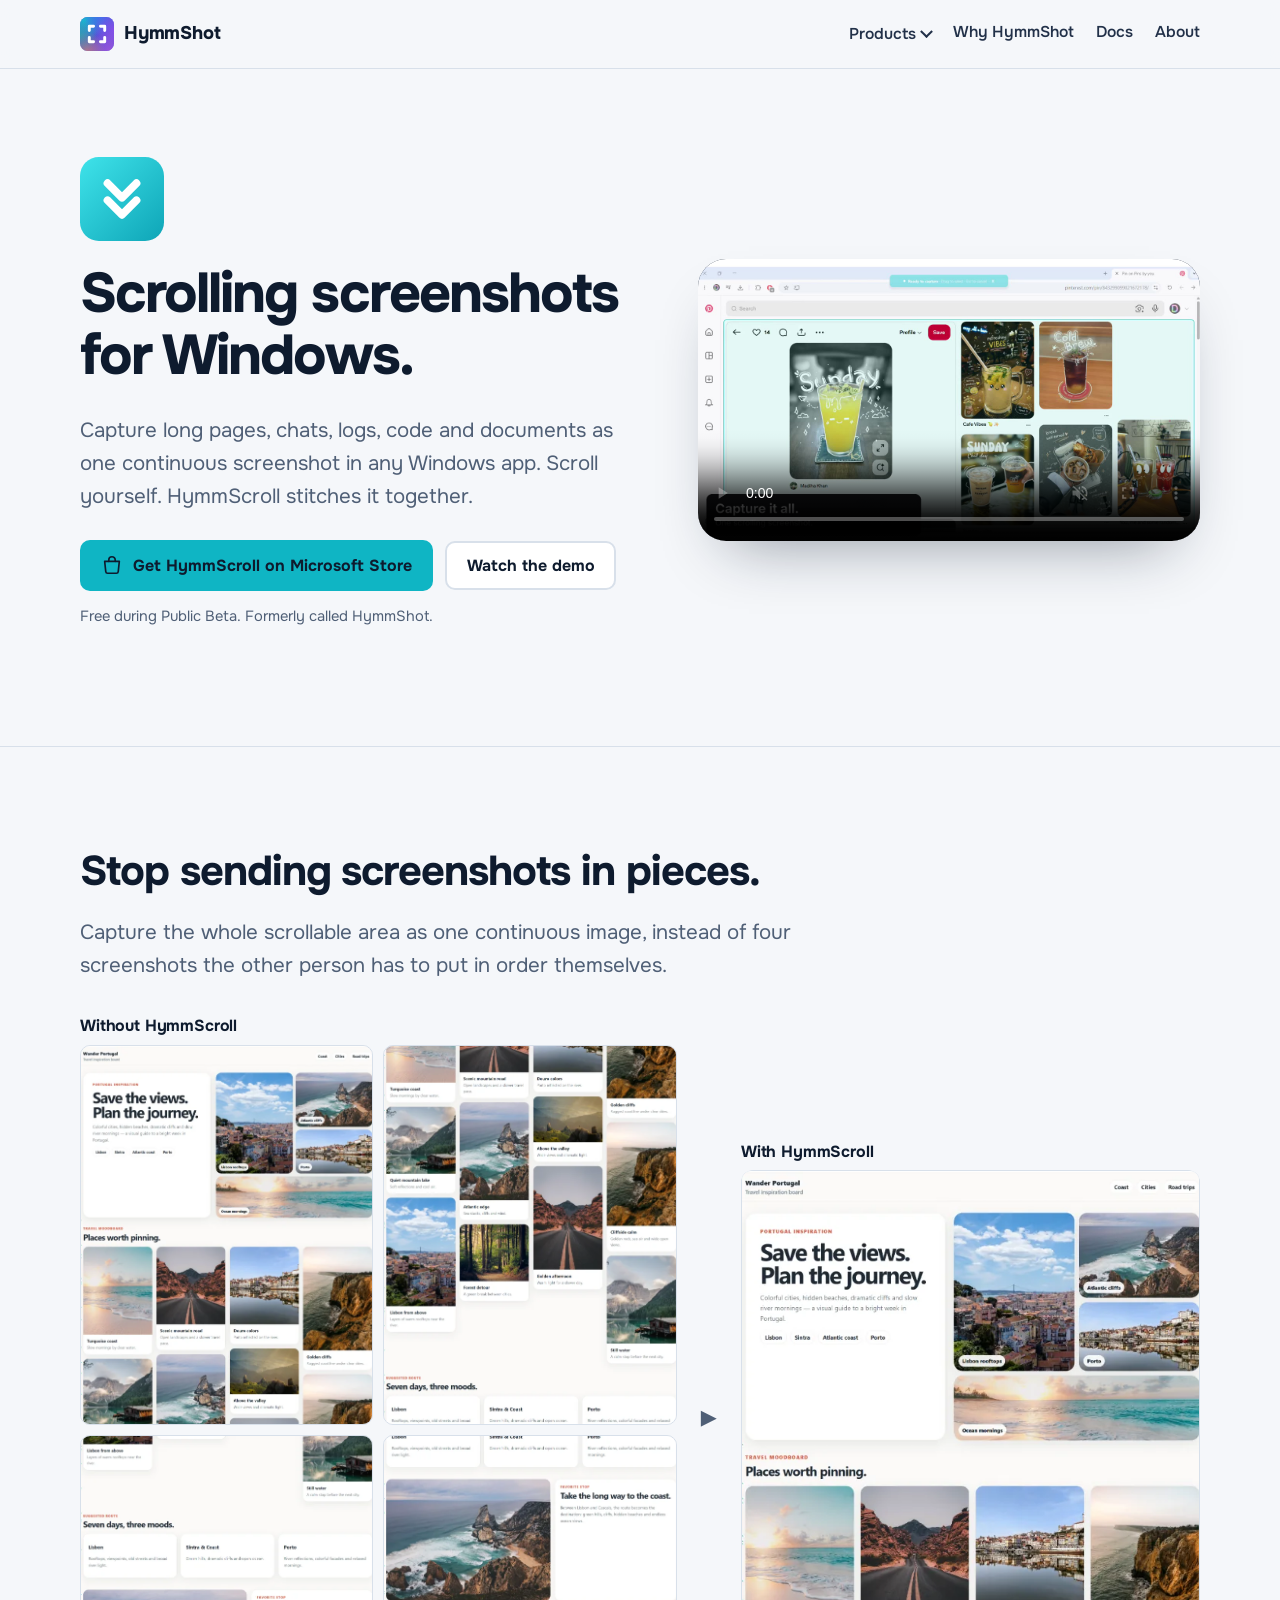
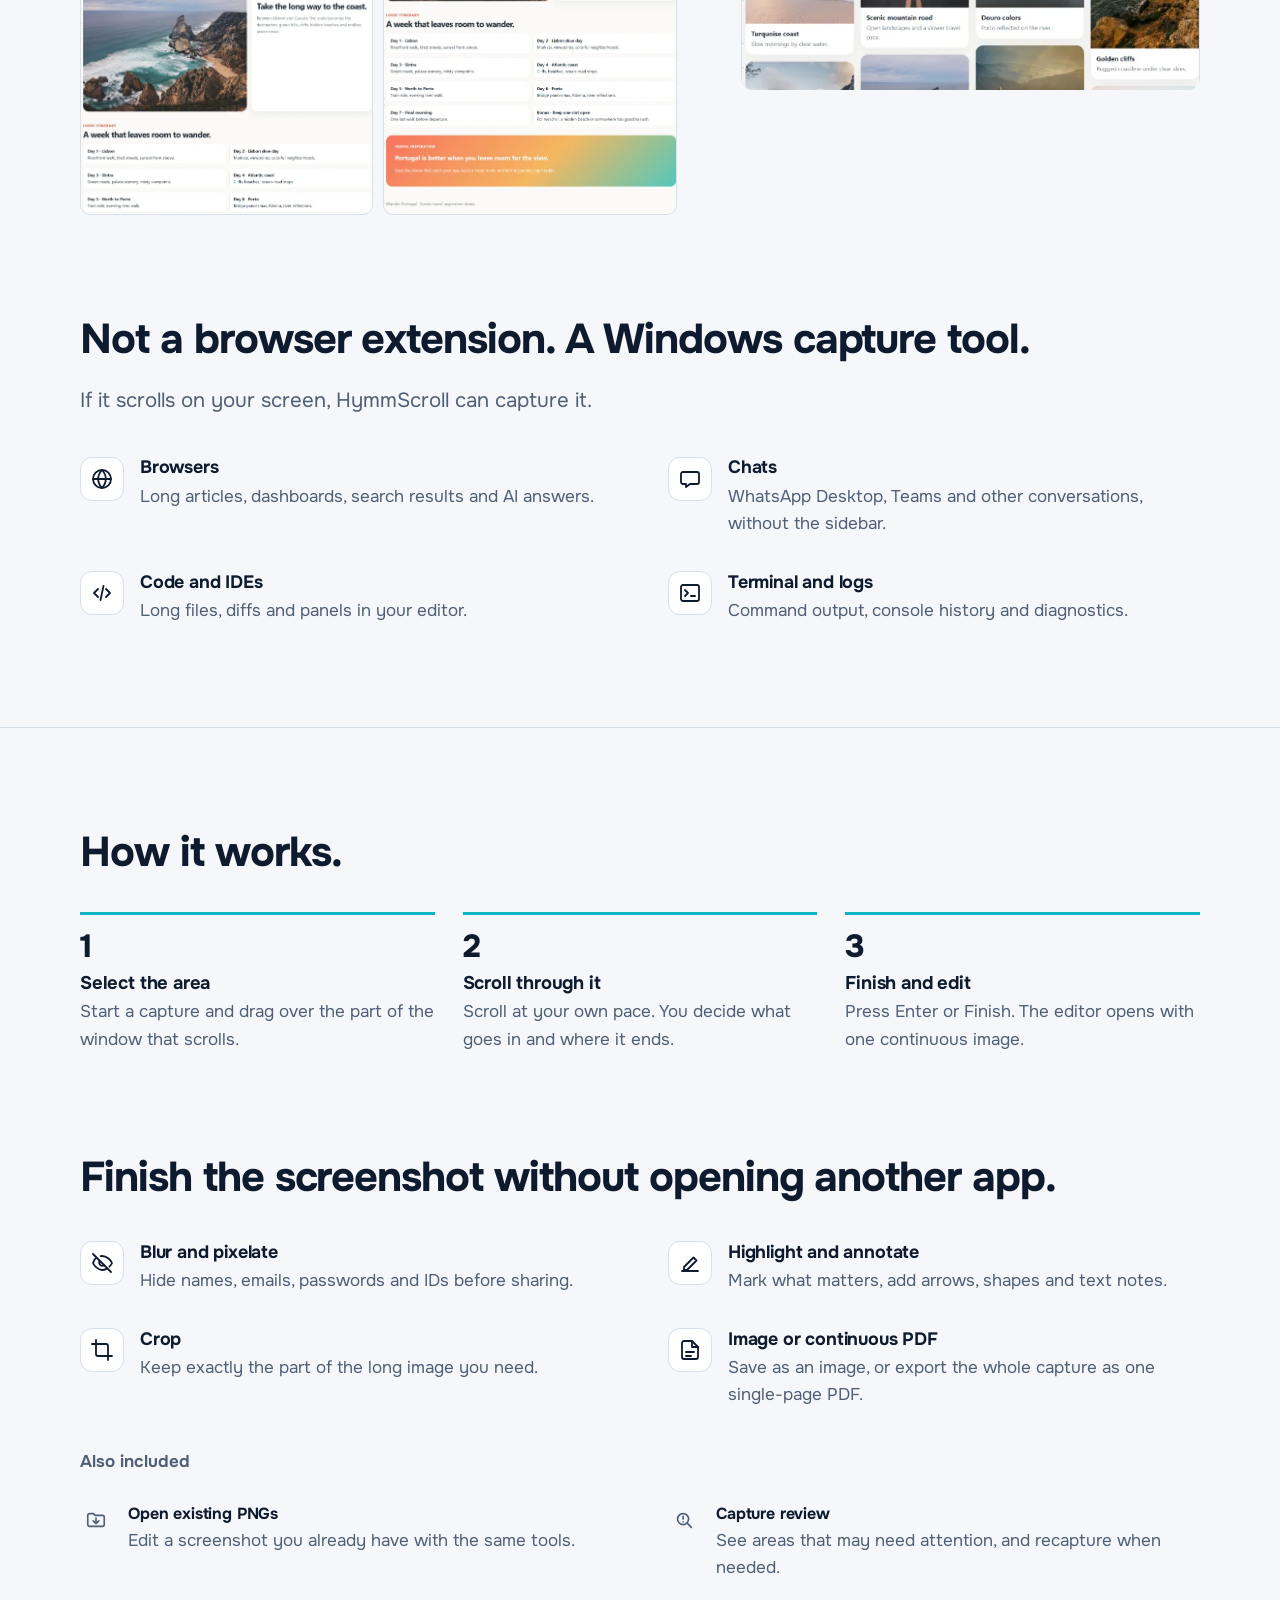
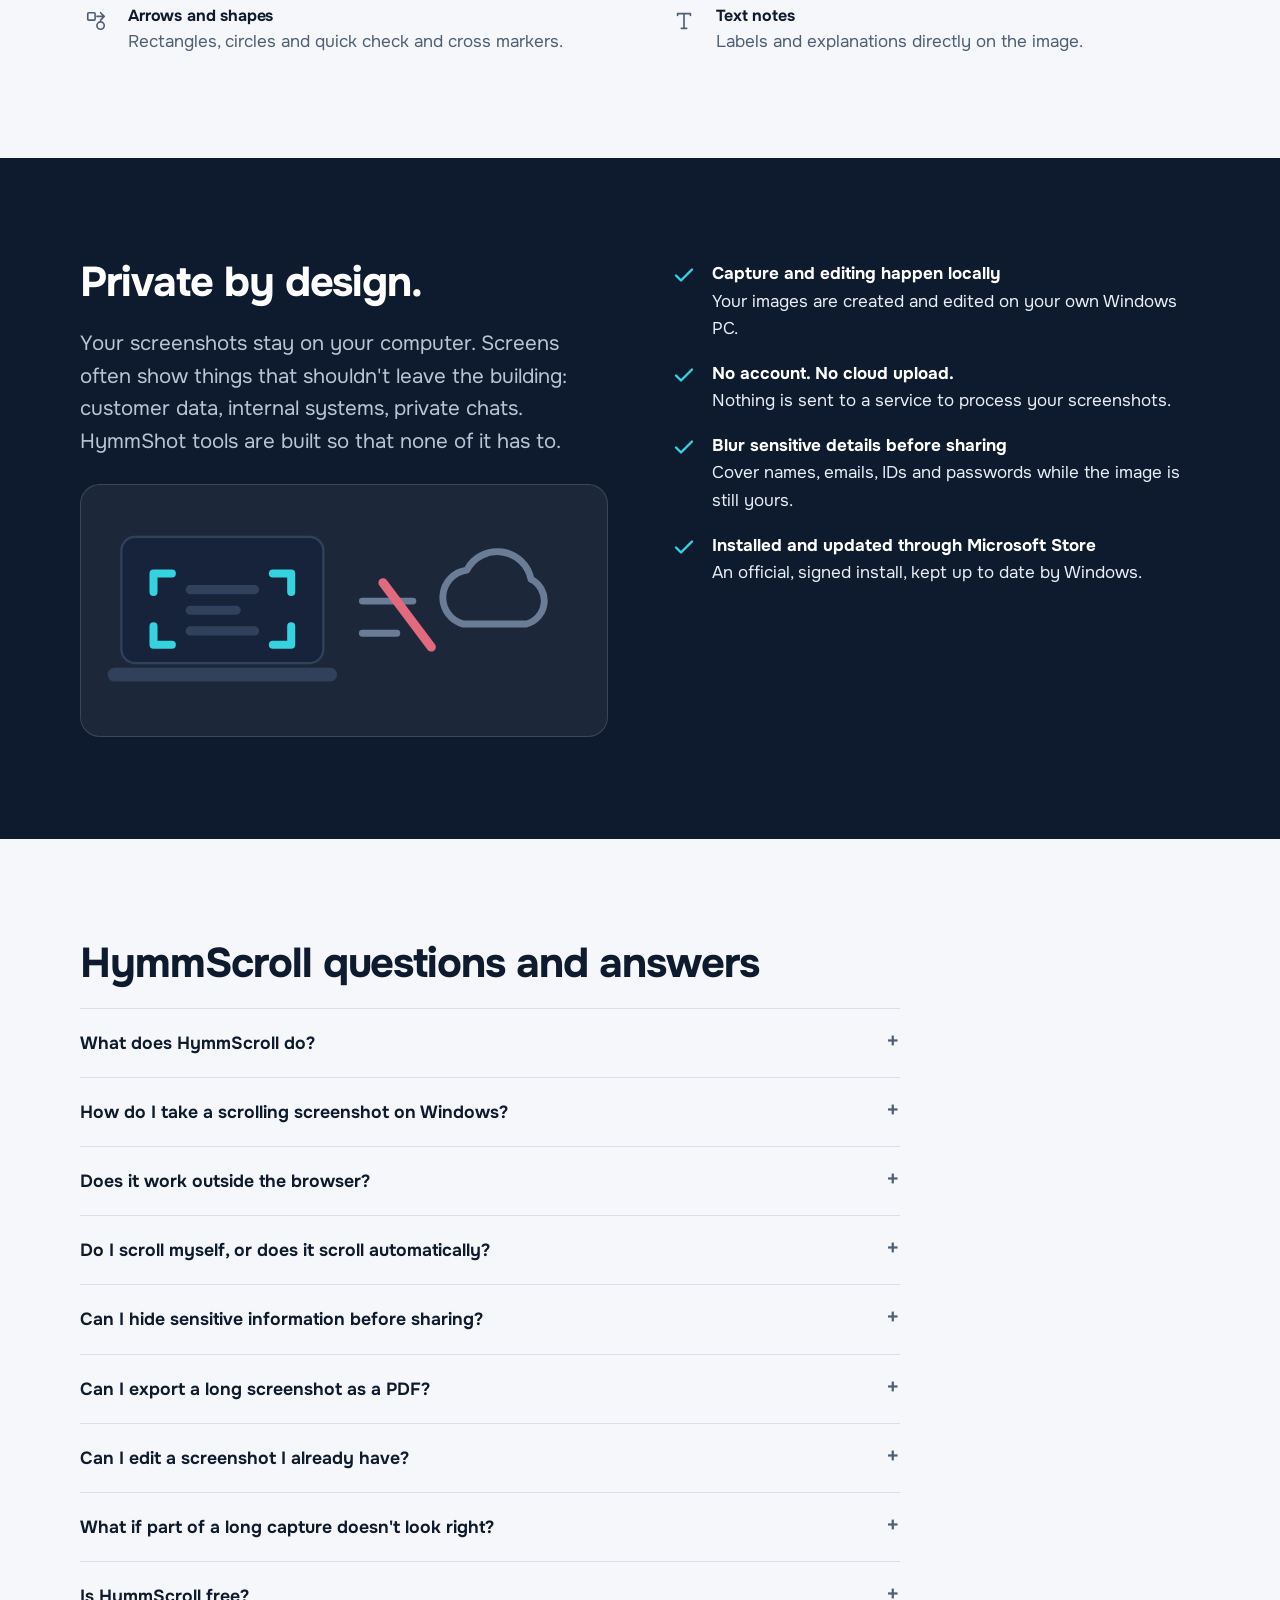
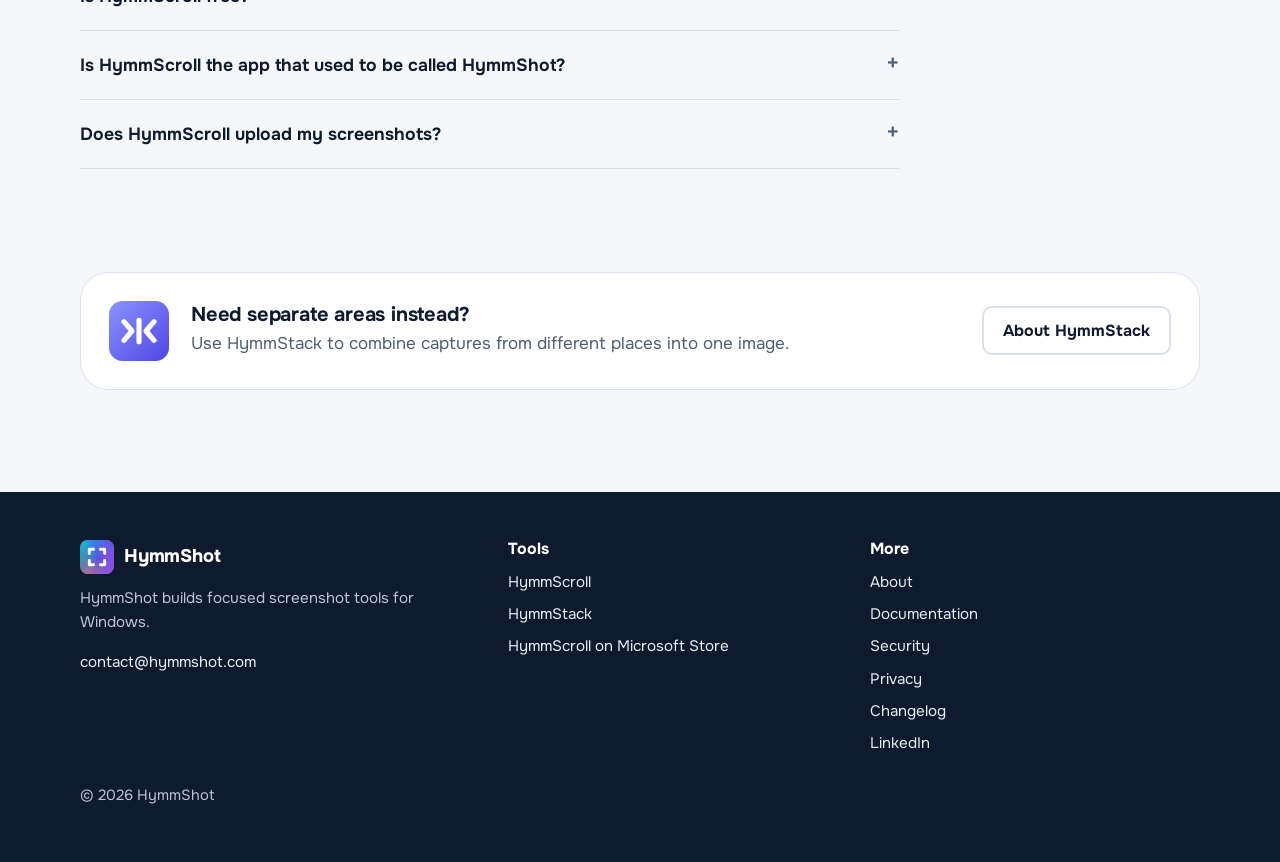
==== commit 34946d25: "Add files via upload" ====
--- a/hymmscroll/index.html
+++ b/hymmscroll/index.html
@@ -210,8 +210,8 @@
 <div class="feature"><div class="fi"><svg viewBox="0 0 24 24" fill="none" stroke="currentColor" stroke-width="1.8" stroke-linecap="round" stroke-linejoin="round" aria-hidden="true"><rect x="3" y="3" width="8" height="8" rx="1"/><circle cx="17" cy="17" r="4"/><path d="M13 7h8M17 3l4 4-4 4"/></svg></div><div><h3>Arrows and shapes</h3><p>Rectangles, circles and quick check and cross markers.</p></div></div>
 <div class="feature"><div class="fi"><svg viewBox="0 0 24 24" fill="none" stroke="currentColor" stroke-width="1.8" stroke-linecap="round" stroke-linejoin="round" aria-hidden="true"><path d="M5 6V4h14v2M12 4v16M9 20h6"/></svg></div><div><h3>Text notes</h3><p>Labels and explanations directly on the image.</p></div></div>
 </div></div></section>
-<section class="band" id="private"><div class="wrap band-grid">
-<div><h2>Private by design.</h2><p class="lede">Your screenshots stay on your computer. Screens often show things that shouldn't leave the building: customer data, internal systems, private chats. HymmShot tools are built so that none of it has to.</p></div>
+<section class="band" id="private"><div class="wrap band-grid with-art">
+<div><h2>Private by design.</h2><p class="lede">Your screenshots stay on your computer. Screens often show things that shouldn't leave the building: customer data, internal systems, private chats. HymmShot tools are built so that none of it has to.</p><div class="band-art"><svg viewBox="0 0 420 180" role="img" aria-label="A capture stays on the laptop; nothing is sent to the cloud"><rect x="16" y="26" width="176" height="110" rx="12" fill="#16233a" stroke="#31415c" stroke-width="2"></rect><rect x="4" y="140" width="200" height="12" rx="6" fill="#31415c"></rect><g fill="none" stroke="#34d3df" stroke-width="7" stroke-linecap="round" stroke-linejoin="round"><path d="M44 74V58h16"></path><path d="M148 58h16v16"></path><path d="M164 104v16h-16"></path><path d="M60 120H44v-16"></path></g><g fill="#31415c"><rect x="72" y="68" width="64" height="8" rx="4"></rect><rect x="72" y="86" width="48" height="8" rx="4"></rect><rect x="72" y="104" width="64" height="8" rx="4"></rect></g><g fill="none" stroke="#6b7c96" stroke-width="6" stroke-linecap="round"><path d="M226 82h44"></path><path d="M226 110h30"></path></g><g transform="translate(286,40)"><path d="M28 62a24 24 0 0 1 3-47 30 30 0 0 1 56 8 21 21 0 0 1-4 39z" fill="none" stroke="#6b7c96" stroke-width="6" stroke-linejoin="round"></path></g><g stroke="#e26a7e" stroke-width="8" stroke-linecap="round"><path d="M244 66L286 122"></path></g></svg></div></div>
 <ul class="checks">
 <li><svg viewBox="0 0 24 24" fill="none" stroke="#34d3df" stroke-width="2.4" stroke-linecap="round" stroke-linejoin="round" aria-hidden="true"><path d="M4 12.5l5 5L20 6.5"/></svg><div><strong>Capture and editing happen locally</strong>Your images are created and edited on your own Windows PC.</div></li>
 <li><svg viewBox="0 0 24 24" fill="none" stroke="#34d3df" stroke-width="2.4" stroke-linecap="round" stroke-linejoin="round" aria-hidden="true"><path d="M4 12.5l5 5L20 6.5"/></svg><div><strong>No account. No cloud upload.</strong>Nothing is sent to a service to process your screenshots.</div></li>
--- a/assets/site.css
+++ b/assets/site.css
@@ -230,3 +230,30 @@
 .ba .arrow{font-size:2rem;color:var(--muted);text-align:center}
 .ba h3{font-size:1rem;color:var(--muted);margin-bottom:.8em}
 .steps{grid-template-columns:repeat(auto-fit,minmax(190px,1fr))}
+
+/* mini visual inside product cards */
+.product .mini{background:rgba(255,255,255,.65);border-radius:16px;padding:16px 18px;margin:4px 0 2px}
+.product .mini svg{width:100%;height:auto;display:block}
+
+/* comparison strip */
+.strip{margin-top:44px;background:var(--white);border:1px solid var(--line);border-radius:var(--radius-lg);display:grid;grid-template-columns:1fr 1px 1fr;overflow:hidden}
+@media (max-width:820px){.strip{grid-template-columns:1fr}.strip .rule{height:1px;width:auto}}
+.strip .rule{background:var(--line)}
+.strip>div{padding:clamp(24px,3vw,34px)}
+.strip h3{font-size:1.05rem;margin-bottom:.2em}
+.strip p{color:var(--muted);font-size:.98rem;margin:0 0 18px}
+.strip svg{width:100%;height:auto}
+
+/* privacy band art */
+.band-grid.with-art{grid-template-columns:1fr 1fr}
+.band-art{margin-top:26px;background:rgba(255,255,255,.06);border:1px solid rgba(255,255,255,.14);border-radius:20px;padding:22px}
+.band-art svg{width:100%;height:auto}
+
+/* use case cards */
+.uses{gap:24px}
+.uses .use-card{background:var(--white);border:1px solid var(--line);border-radius:20px;padding:28px 24px;display:flex;flex-direction:column;gap:12px}
+.uses .use-card .fi{width:46px;height:46px;border-radius:13px;display:grid;place-items:center;background:var(--paper);border:1px solid var(--line)}
+.uses .use-card .fi svg{width:24px;height:24px}
+.uses .use-card h3{margin:0}
+.closing .statement{color:#94a6bd;font-size:.98rem;margin-top:28px}
+.strip .rule{padding:0}
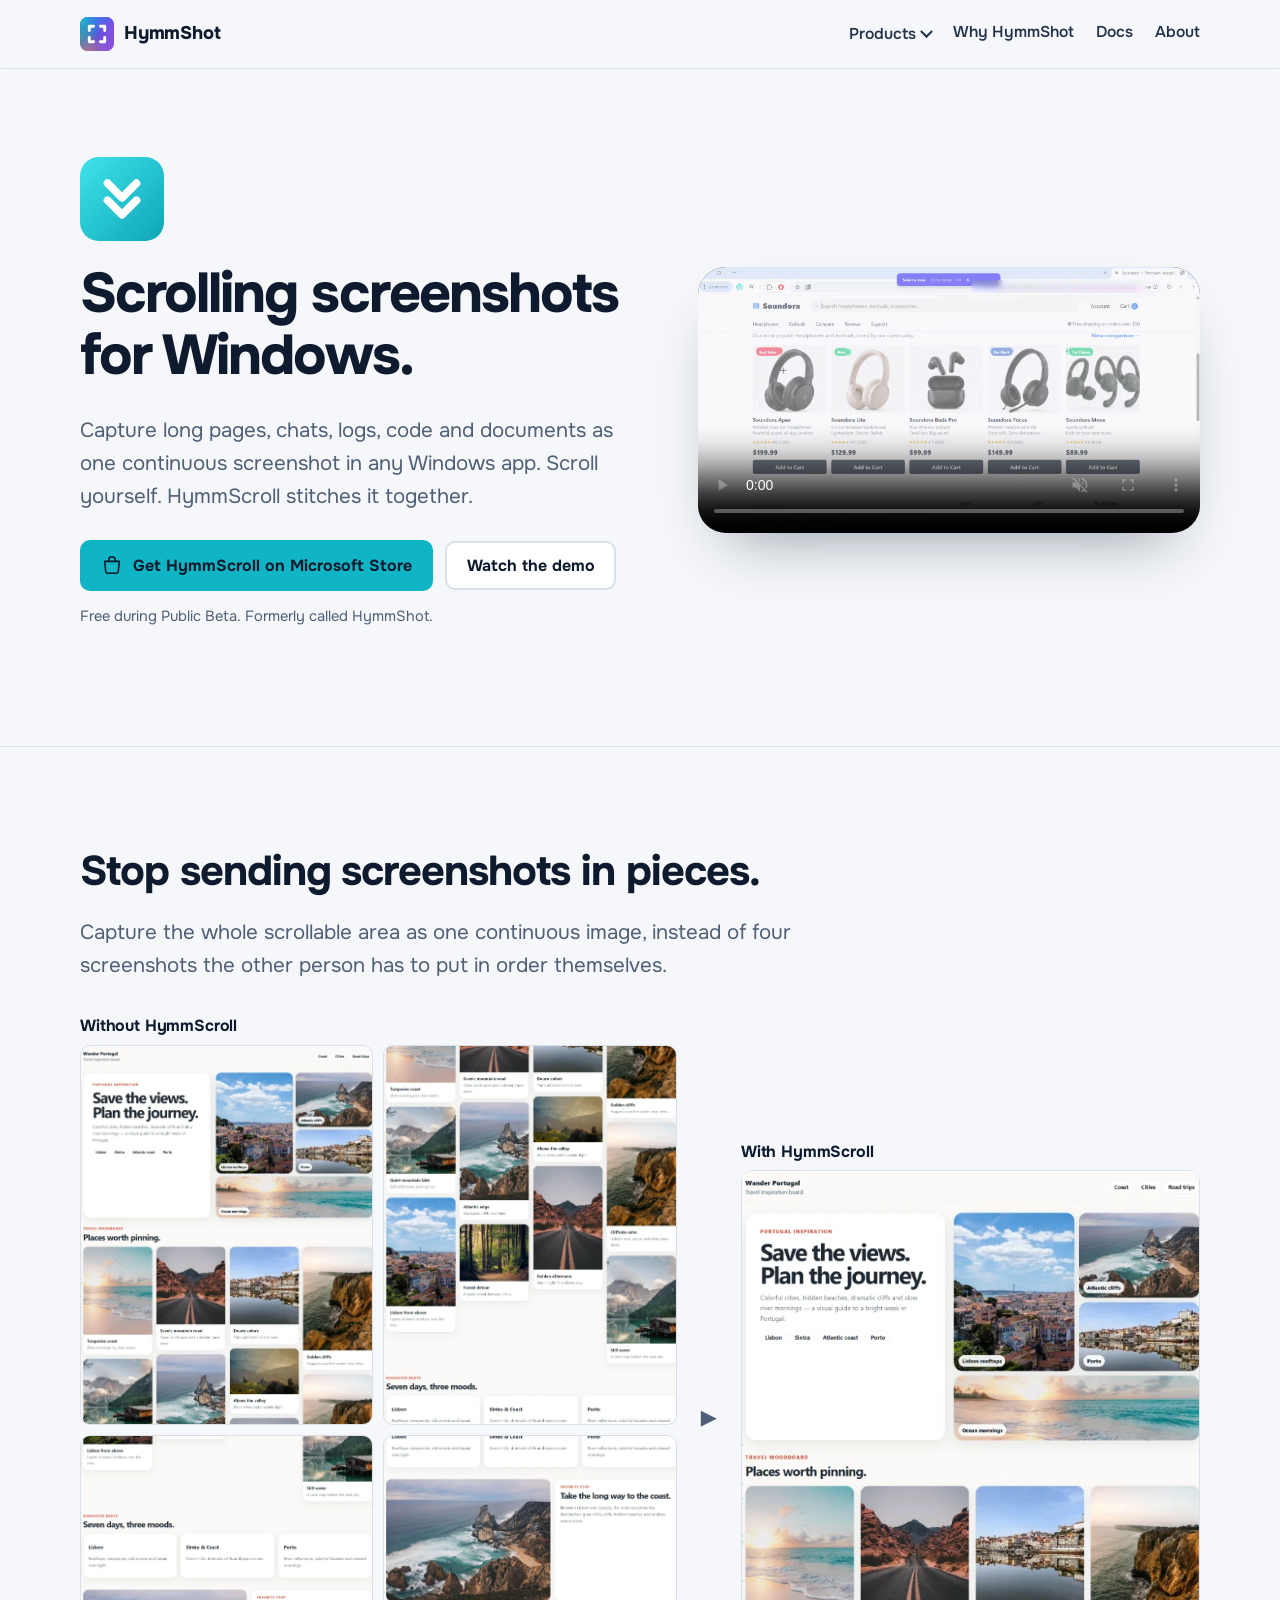
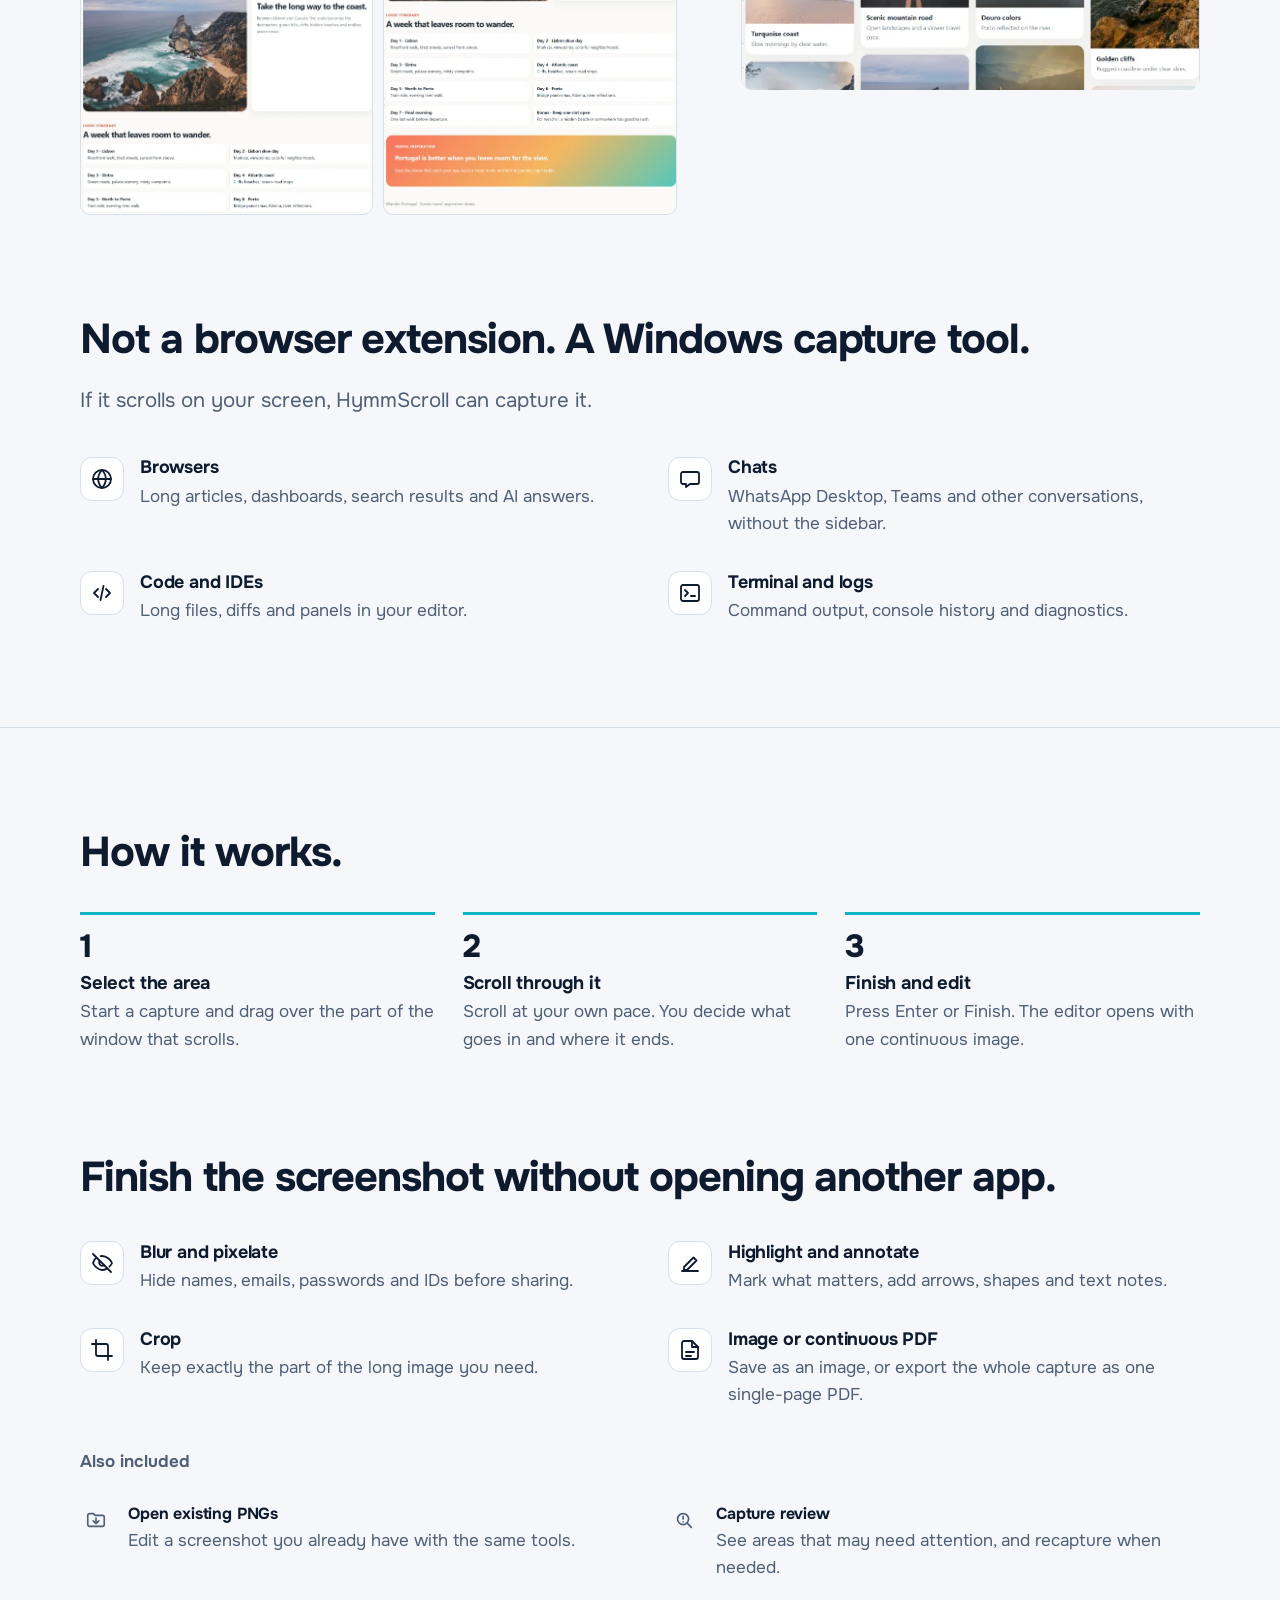
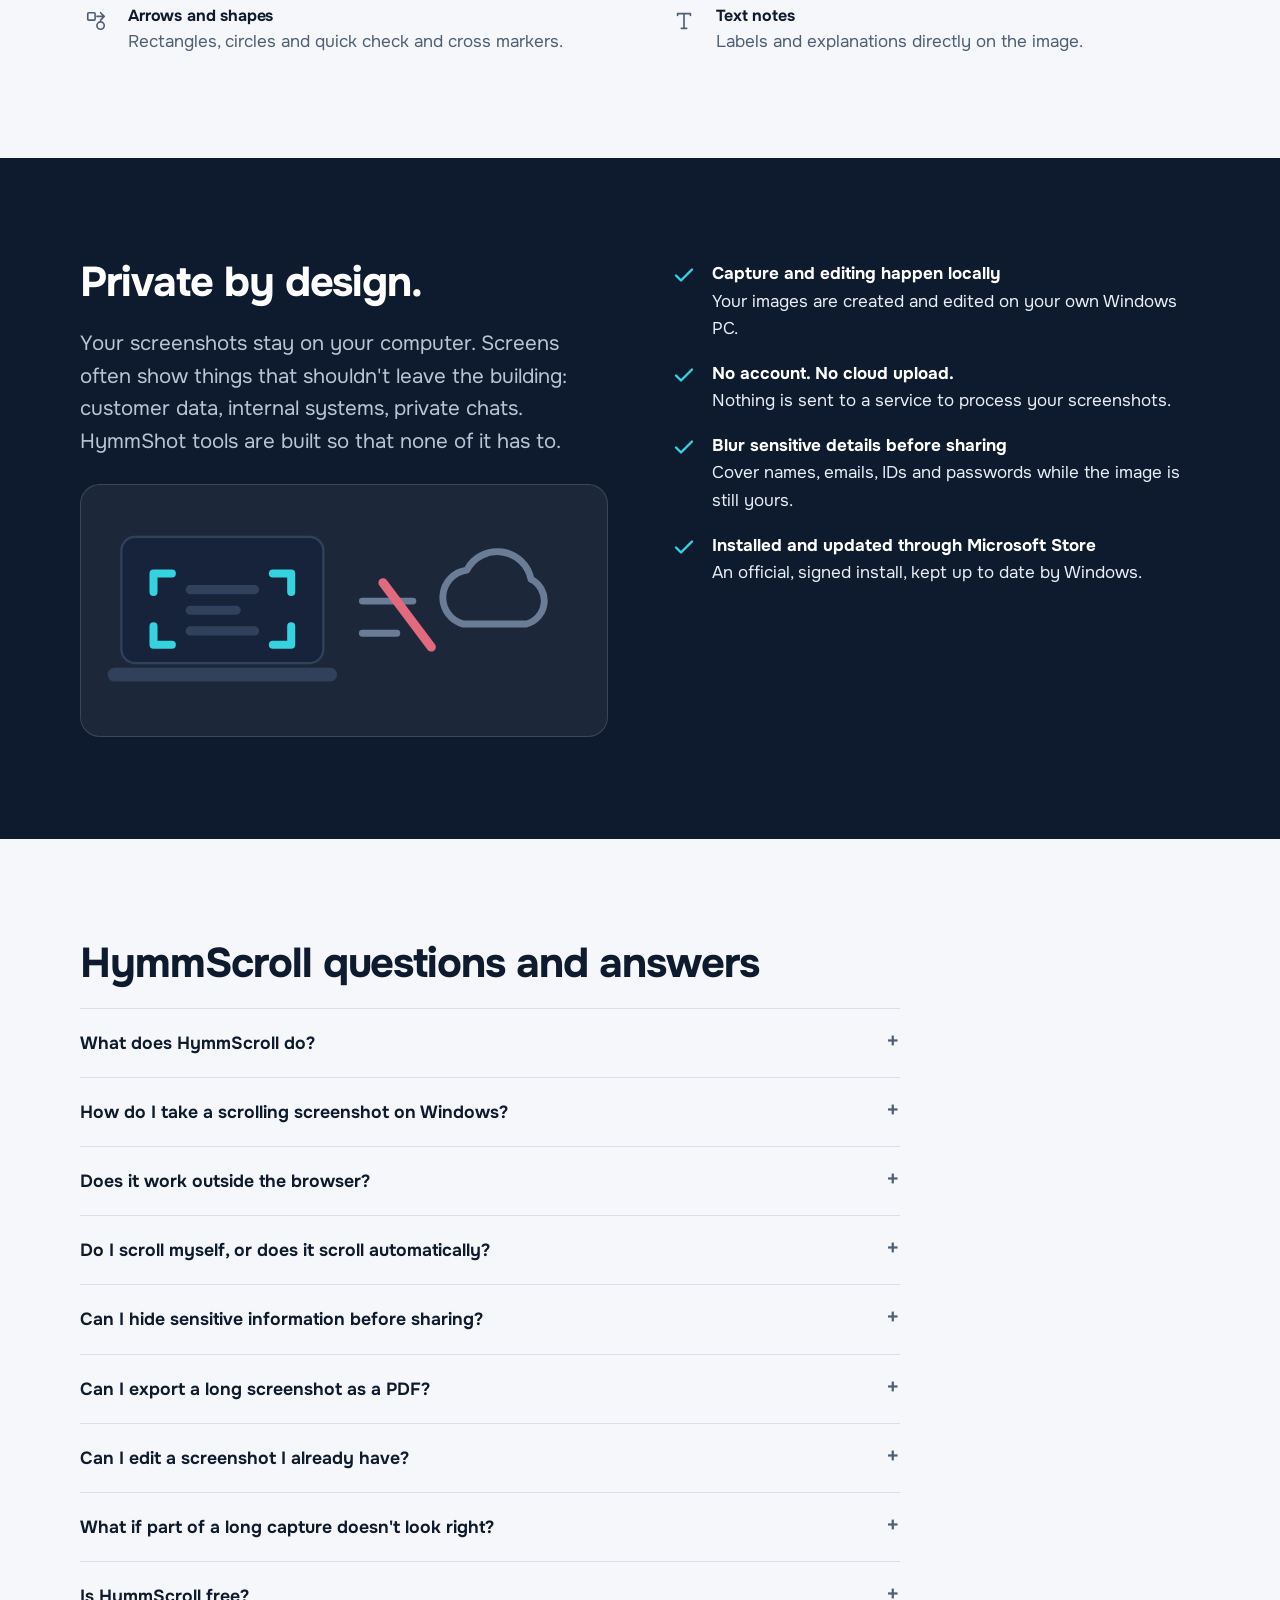
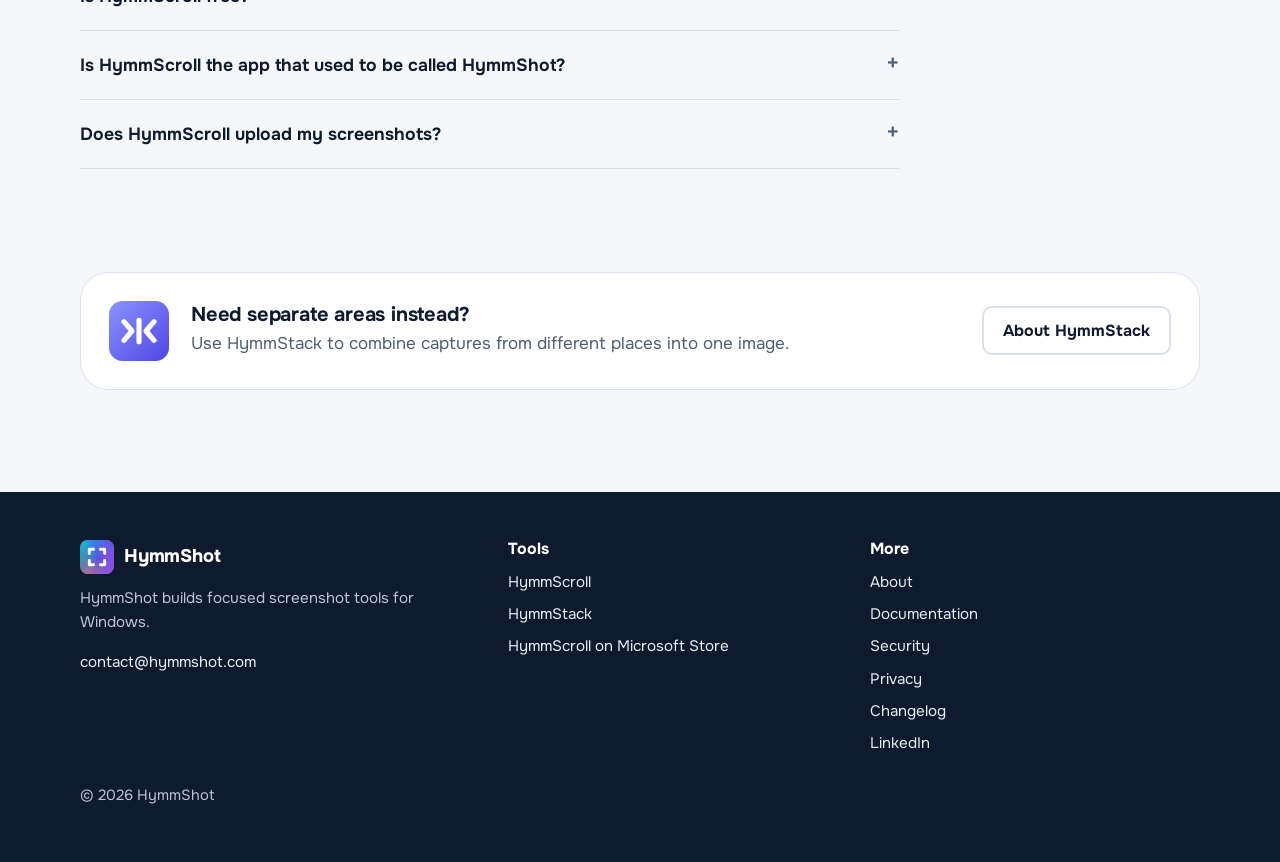
==== commit 31fa29dc: "Add files via upload" ====
--- a/hymmscroll/index.html
+++ b/hymmscroll/index.html
@@ -167,7 +167,7 @@
 <p class="lede">Capture long pages, chats, logs, code and documents as one continuous screenshot in any Windows app. Scroll yourself. HymmScroll stitches it together.</p>
 <div class="actions"><a class="btn btn-scroll" data-download-cta="scroll-hero" href="https://apps.microsoft.com/detail/9n6580jqmpw8" target="_blank" rel="noopener"><svg viewBox="0 0 24 24" fill="none" stroke="currentColor" stroke-width="1.8" stroke-linecap="round" stroke-linejoin="round" aria-hidden="true"><path d="M4 8h16l-1.2 11.2a2 2 0 0 1-2 1.8H7.2a2 2 0 0 1-2-1.8z"/><path d="M8.5 8V6.5a3.5 3.5 0 0 1 7 0V8"/></svg>Get HymmScroll on Microsoft Store</a><a class="btn btn-ghost" href="#demo">Watch the demo</a></div>
 <p class="small muted" style="margin-top:14px">Free during Public Beta. Formerly called HymmShot.</p></div>
-<div class="media" id="demo"><video controls muted loop playsinline preload="metadata" poster="../assets/demo-poster.jpg" aria-label="HymmScroll capturing a long Windows window and editing the result"><source src="../PanoramiX.mp4" type="video/mp4"></video></div>
+<div class="media" id="demo"><video controls muted loop playsinline preload="metadata" poster="../assets/demo-poster.jpg" aria-label="HymmScroll capturing a long web page and opening the result in the editor"><source src="../hymmscroll-demo.mp4" type="video/mp4"></video></div>
 </div></section>
 <hr class="divider">
 <section><div class="wrap">
